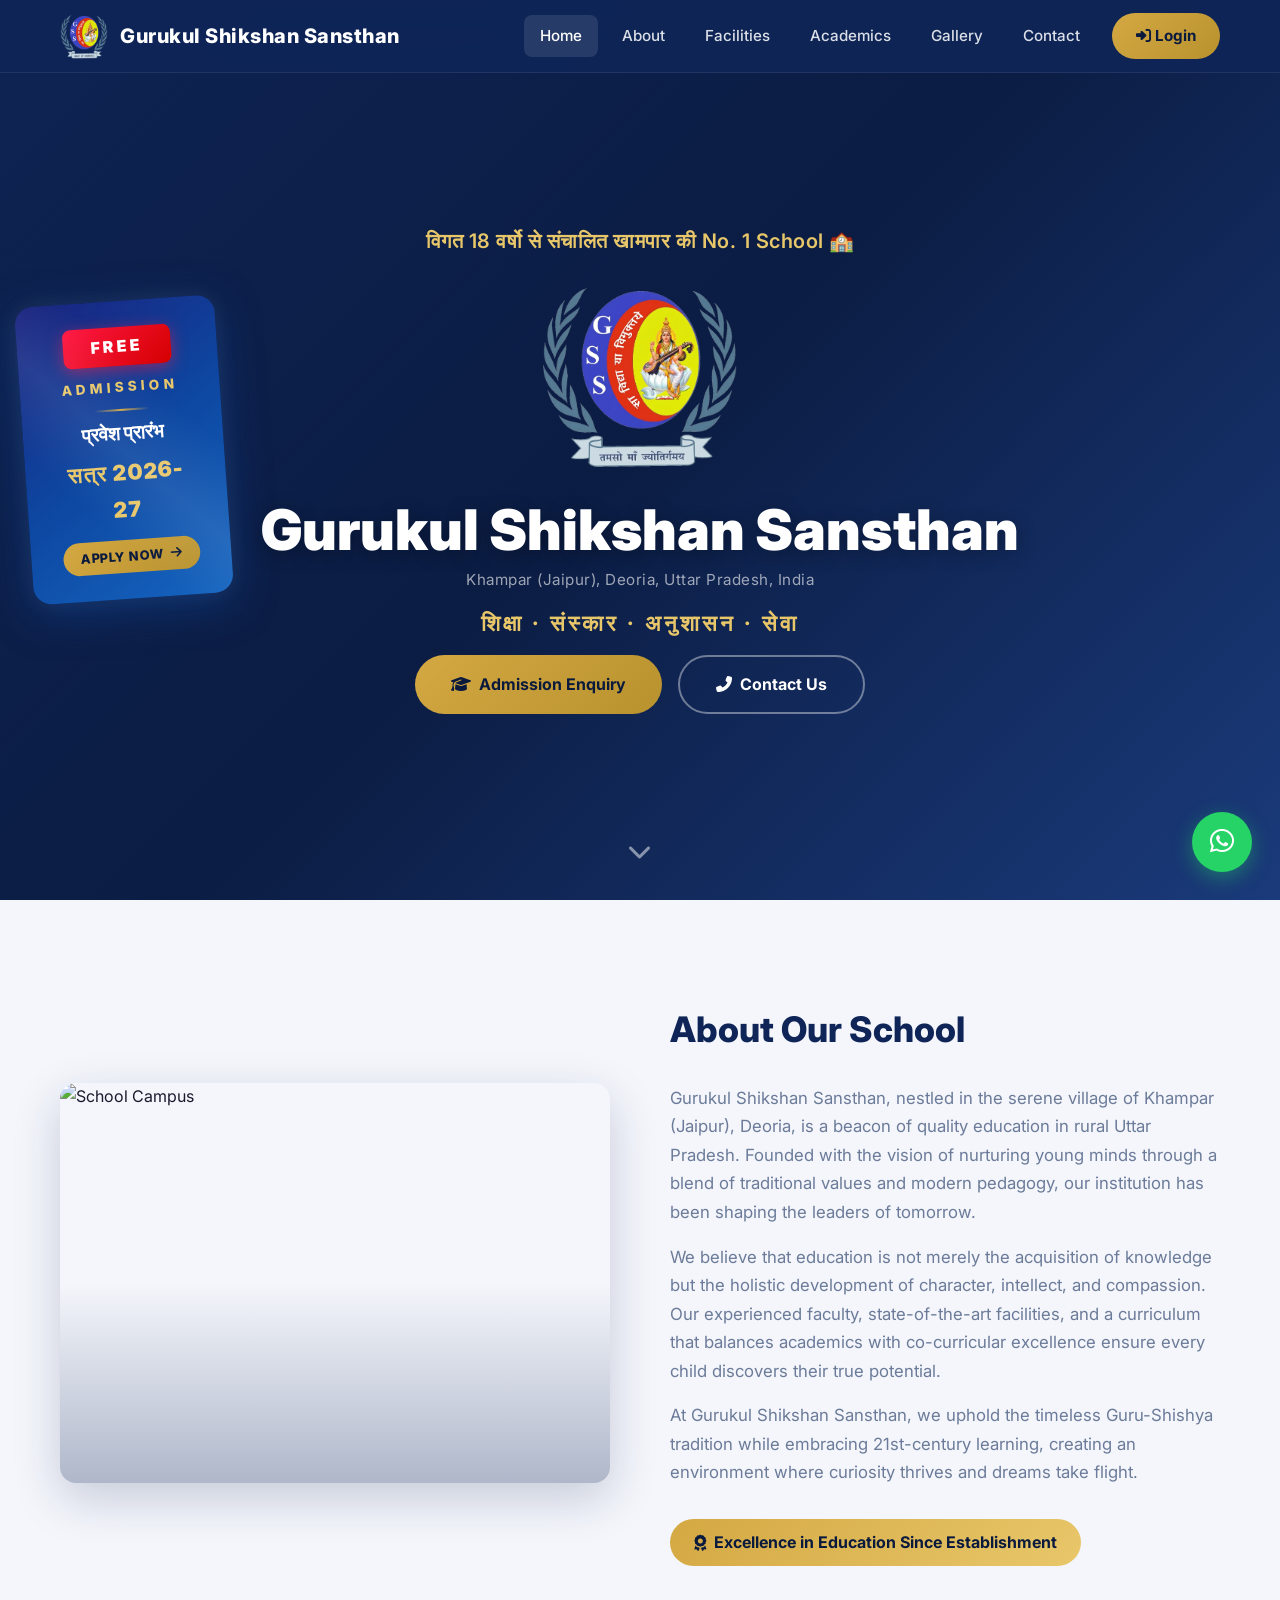
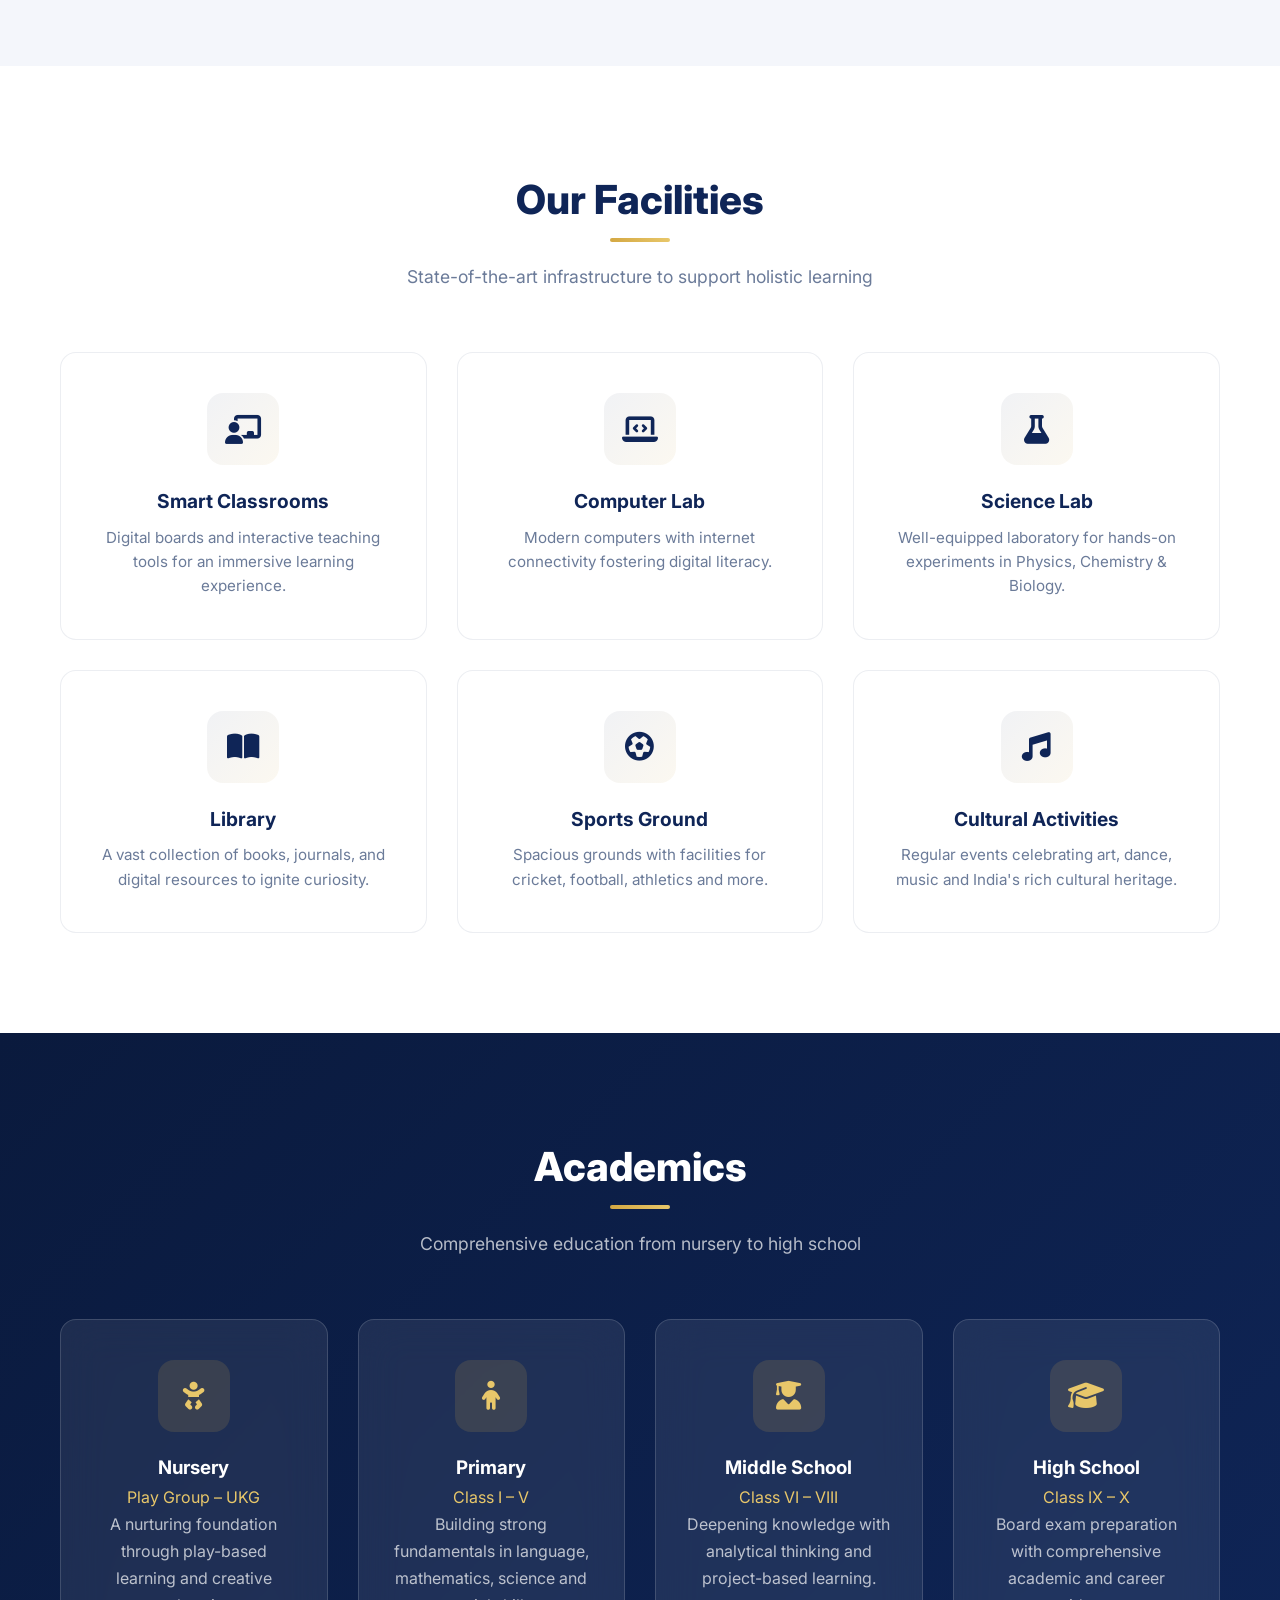
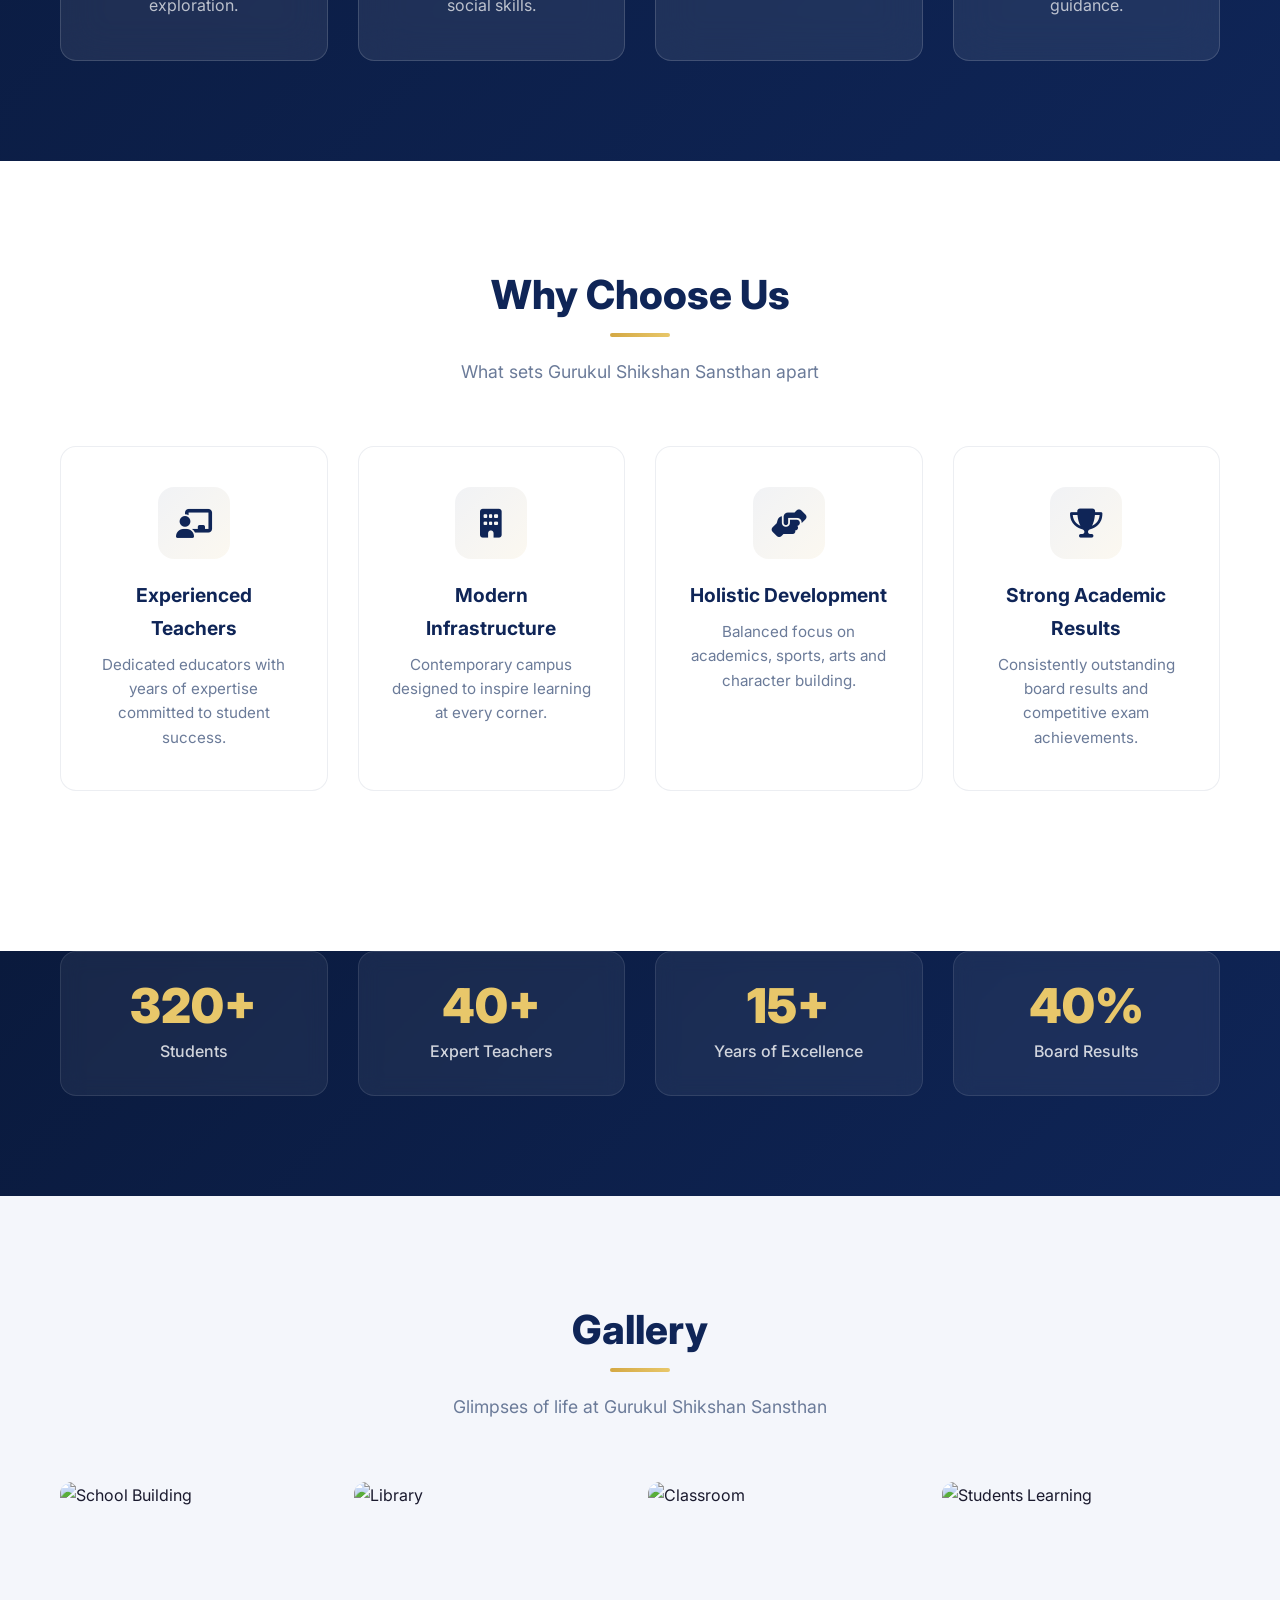
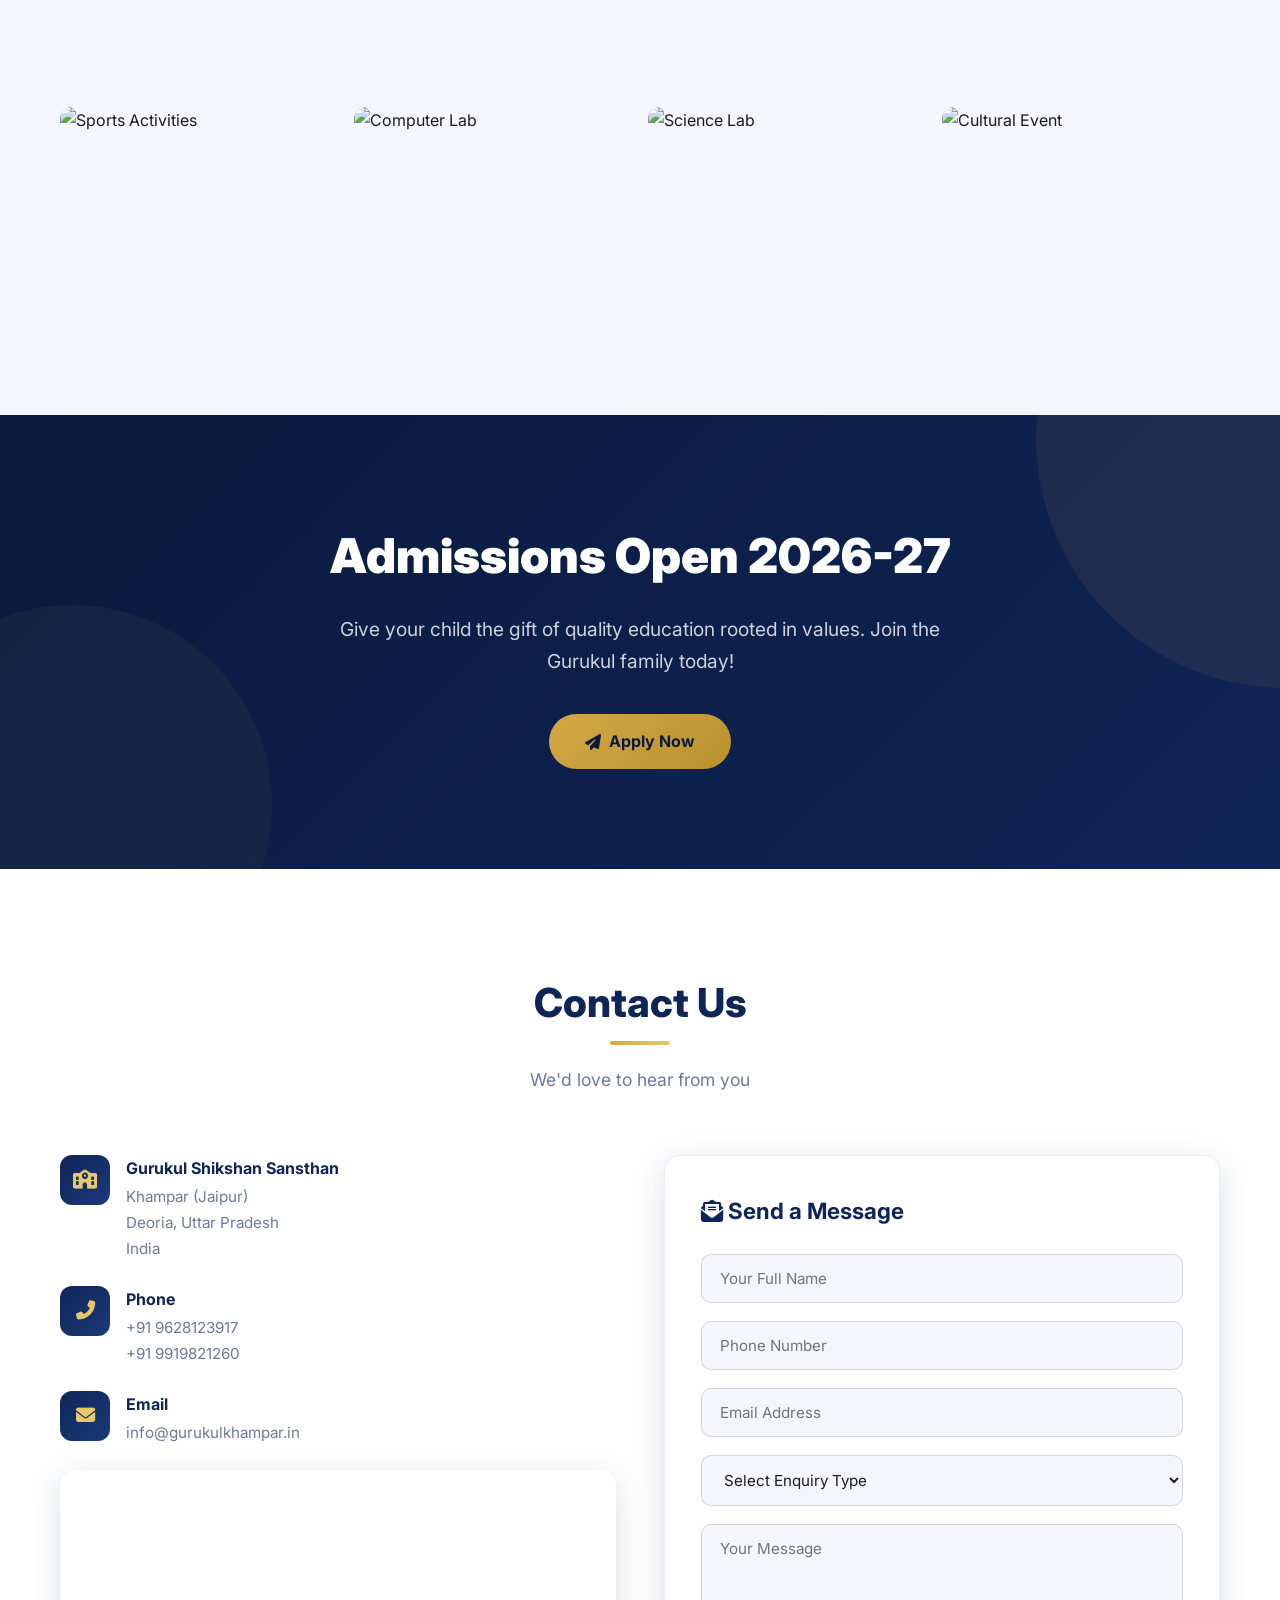
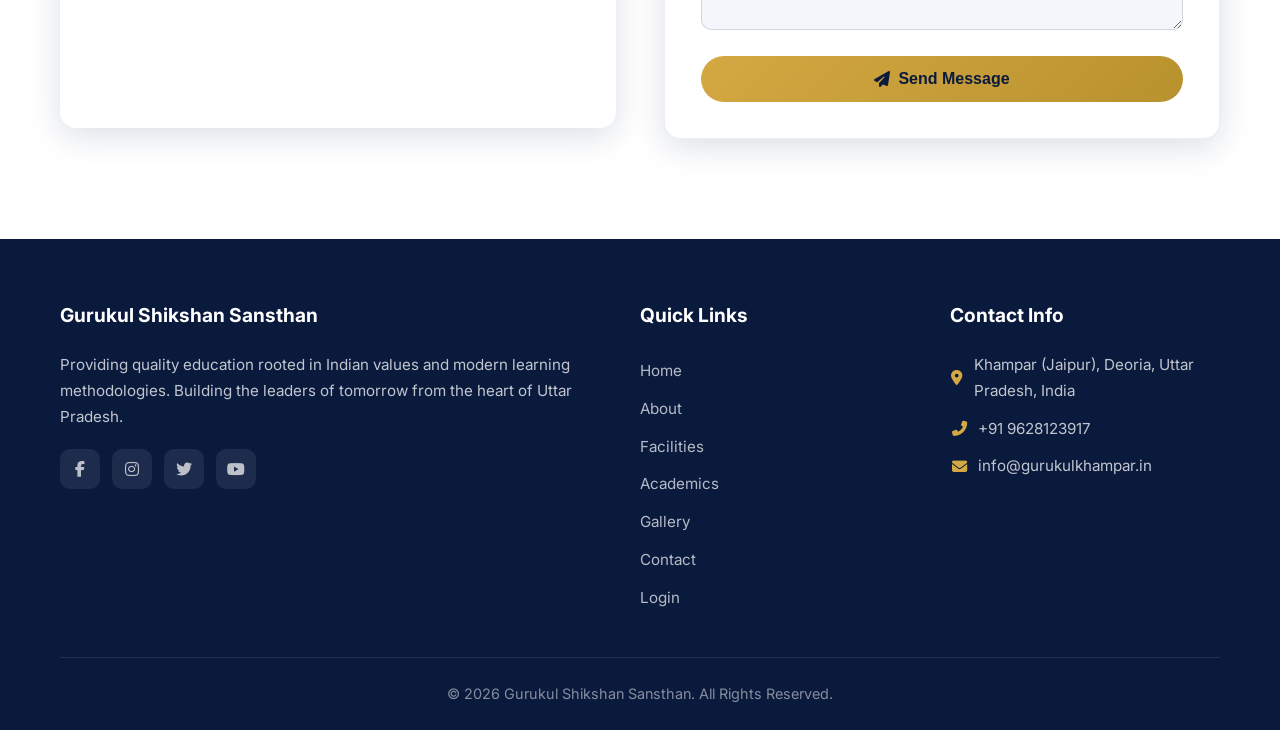
==== index.html @ 5ab5fa1d "Initial commit: Gurukul Shikshan Sansthan school website" ====
<!DOCTYPE html>
<html lang="en">
<head>
  <meta charset="UTF-8" />
  <meta name="viewport" content="width=device-width, initial-scale=1.0" />
  <meta name="description" content="Gurukul Shikshan Sansthan — Quality education rooted in values, located in Khampar (Jaipur), Deoria, Uttar Pradesh." />
  <meta name="theme-color" content="#0f2557" />
  <title>Gurukul Shikshan Sansthan — Shaping Knowledge, Character &amp; Future</title>

  <!-- Fonts -->
  <link rel="preconnect" href="https://fonts.googleapis.com" />
  <link rel="preconnect" href="https://fonts.gstatic.com" crossorigin />
  <link href="https://fonts.googleapis.com/css2?family=Inter:wght@400;500;600;700;800;900&display=swap" rel="stylesheet" />

  <!-- Tailwind CSS CDN -->
  <script src="https://cdn.tailwindcss.com"></script>

  <!-- FontAwesome -->
  <link rel="stylesheet" href="https://cdnjs.cloudflare.com/ajax/libs/font-awesome/6.5.1/css/all.min.css" />

  <!-- Favicon -->
  <link rel="icon" href="logo.png" type="image/png" />

  <!-- Custom Styles -->
  <link rel="stylesheet" href="css/style.css" />
</head>
<body>

  <!-- ╔══════════════════════════════════════════════════════════╗
       ║  PRELOADER                                              ║
       ╚══════════════════════════════════════════════════════════╝ -->
  <div id="preloader" class="preloader">
    <div class="preloader-spinner"></div>
    <p>Loading&hellip;</p>
  </div>

  <!-- ╔══════════════════════════════════════════════════════════╗
       ║  NAVBAR                                                 ║
       ╚══════════════════════════════════════════════════════════╝ -->
  <nav class="navbar" id="navbar">
    <div class="container">
      <a href="#home" class="nav-brand">
        <img data-cfg="logo" src="logo.png" alt="School Logo" />
        <span data-cfg="name">Gurukul Shikshan Sansthan</span>
      </a>

      <button class="menu-toggle" id="menu-toggle" aria-label="Toggle navigation">
        <span></span><span></span><span></span>
      </button>

      <div class="nav-links" id="nav-links">
        <a href="#home" class="active">Home</a>
        <a href="#about">About</a>
        <a href="#facilities">Facilities</a>
        <a href="#academics">Academics</a>
        <a href="#gallery">Gallery</a>
        <a href="#contact">Contact</a>
        <a href="#" data-cfg="loginUrl" class="btn-login"><i class="fas fa-sign-in-alt"></i> Login</a>
      </div>
    </div>
  </nav>

  <!-- ╔══════════════════════════════════════════════════════════╗
       ║  1. HERO SECTION                                        ║
       ╚══════════════════════════════════════════════════════════╝ -->
  <section class="hero" id="home">
    <div class="hero-bg" style="background-image:url('https://images.unsplash.com/photo-1580582932707-520aed937b7b?w=1600&q=80');"></div>
    <div class="hero-overlay"></div>
    <div class="hero-particles" id="hero-particles"></div>

    <!-- Admission Side Banner (configurable: set showAdmissionBanner to false in config to hide) -->
    <a href="#admissions" class="admission-side-banner" id="admission-banner-left">
      <div class="asb-free">
        <span data-cfg="admissionBannerFree">FREE</span>
      </div>
      <div class="asb-label" data-cfg="admissionBannerLabel">ADMISSION</div>
      <div class="asb-divider"></div>
      <div class="asb-hindi" data-cfg="admissionBannerHindi">प्रवेश प्रारंभ</div>
      <div class="asb-session" data-cfg="admissionBannerSession">सत्र 2026-27</div>
      <div class="asb-cta">Apply Now <i class="fas fa-arrow-right"></i></div>
      <span class="asb-glow"></span>
    </a>

    <div class="hero-content">
      <div class="hero-badge-pill" data-cfg="heroBadge">विगत 18 वर्षो से संचालित खामपार की No. 1 School 🏫</div>
      <img data-cfg="logo" class="hero-logo" src="logo.png" alt="School Logo" />
      <h1 data-cfg="name">Gurukul Shikshan Sansthan</h1>
      <p class="hero-address" data-cfg="address">Khampar (Jaipur), Deoria, Uttar Pradesh, India</p>
      <p class="tagline" data-cfg="tagline">Shaping Knowledge, Character &amp; Future</p>
      <div class="hero-buttons">
        <a href="#admissions" class="btn btn-primary"><i class="fas fa-graduation-cap"></i> Admission Enquiry</a>
        <a href="#contact" class="btn btn-outline"><i class="fas fa-phone-alt"></i> Contact Us</a>
      </div>
    </div>

    <div class="hero-scroll-indicator">
      <a href="#about"><i class="fas fa-chevron-down"></i></a>
    </div>
  </section>

  <!-- ╔══════════════════════════════════════════════════════════╗
       ║  2. ABOUT SCHOOL                                        ║
       ╚══════════════════════════════════════════════════════════╝ -->
  <section class="section-padding" id="about" style="background:var(--light);">
    <div class="container">
      <div class="about-grid">
        <div class="about-image reveal">
          <img src="https://images.unsplash.com/photo-1580582932707-520aed937b7b?w=800&q=80" alt="School Campus" />
        </div>
        <div class="about-text reveal">
          <h2 data-cfg="aboutTitle">About Our School</h2>
          <div id="about-text-content">
            <!-- Populated from config -->
          </div>
          <div class="about-badge">
            <i class="fas fa-award"></i>
            <span>Excellence in Education Since Establishment</span>
          </div>
        </div>
      </div>
    </div>
  </section>

  <!-- ╔══════════════════════════════════════════════════════════╗
       ║  3. FACILITIES                                          ║
       ╚══════════════════════════════════════════════════════════╝ -->
  <section class="section-padding" id="facilities">
    <div class="container">
      <div class="section-title reveal">
        <h2>Our Facilities</h2>
        <p>State-of-the-art infrastructure to support holistic learning</p>
      </div>
      <div class="cards-grid" id="facilities-cards">
        <!-- Rendered from config -->
      </div>
    </div>
  </section>

  <!-- ╔══════════════════════════════════════════════════════════╗
       ║  4. ACADEMICS                                           ║
       ╚══════════════════════════════════════════════════════════╝ -->
  <section class="section-padding glass-section" id="academics">
    <div class="container">
      <div class="section-title reveal">
        <h2>Academics</h2>
        <p>Comprehensive education from nursery to high school</p>
      </div>
      <div class="cards-grid cards-grid-4" id="academics-cards">
        <!-- Rendered from config -->
      </div>
    </div>
  </section>

  <!-- ╔══════════════════════════════════════════════════════════╗
       ║  5. WHY CHOOSE US + COUNTERS                            ║
       ╚══════════════════════════════════════════════════════════╝ -->
  <section class="section-padding" id="why-us">
    <div class="container">
      <div class="section-title reveal">
        <h2>Why Choose Us</h2>
        <p>What sets Gurukul Shikshan Sansthan apart</p>
      </div>
      <div class="cards-grid cards-grid-4" id="why-cards">
        <!-- Rendered from config -->
      </div>
    </div>
  </section>

  <!-- Counters -->
  <section class="section-padding glass-section" style="padding-top:0;">
    <div class="container">
      <div class="counters" id="counters">
        <!-- Rendered from config -->
      </div>
    </div>
  </section>

  <!-- ╔══════════════════════════════════════════════════════════╗
       ║  6. GALLERY                                             ║
       ╚══════════════════════════════════════════════════════════╝ -->
  <section class="section-padding" id="gallery" style="background:var(--light);">
    <div class="container">
      <div class="section-title reveal">
        <h2>Gallery</h2>
        <p>Glimpses of life at Gurukul Shikshan Sansthan</p>
      </div>
      <div class="gallery-grid" id="gallery-grid">
        <!-- Rendered from config -->
      </div>
    </div>
  </section>

  <!-- Lightbox -->
  <div class="lightbox" id="lightbox">
    <button class="lightbox-close" id="lightbox-close" aria-label="Close">&times;</button>
    <img id="lightbox-img" src="" alt="" />
  </div>

  <!-- ╔══════════════════════════════════════════════════════════╗
       ║  7. ADMISSIONS CTA                                      ║
       ╚══════════════════════════════════════════════════════════╝ -->
  <section class="admission-cta" id="admissions">
    <h2 data-cfg="admissionTitle">Admissions Open 2026-27</h2>
    <p data-cfg="admissionText">Give your child the gift of quality education rooted in values. Join the Gurukul family today!</p>
    <a href="#contact" class="btn btn-primary"><i class="fas fa-paper-plane"></i> Apply Now</a>
  </section>

  <!-- ╔══════════════════════════════════════════════════════════╗
       ║  8. CONTACT                                             ║
       ╚══════════════════════════════════════════════════════════╝ -->
  <section class="section-padding" id="contact">
    <div class="container">
      <div class="section-title reveal">
        <h2>Contact Us</h2>
        <p>We'd love to hear from you</p>
      </div>

      <div class="contact-grid">
        <!-- Left: Info + Map -->
        <div class="reveal">
          <div class="contact-info-block">
            <div class="contact-info-item">
              <div class="icon-box"><i class="fas fa-school"></i></div>
              <div>
                <h4 data-cfg="name">Gurukul Shikshan Sansthan</h4>
                <p>
                  <span data-cfg="addressLine1">Khampar (Jaipur)</span><br />
                  <span data-cfg="addressLine2">Deoria, Uttar Pradesh</span><br />
                  <span data-cfg="addressLine3">India</span>
                </p>
              </div>
            </div>

            <div class="contact-info-item">
              <div class="icon-box"><i class="fas fa-phone-alt"></i></div>
              <div>
                <h4>Phone</h4>
                <p><a data-cfg="phoneLink" href="tel:+91XXXXXXXXXX"><span data-cfg="phone">+91 XXXXXXXXXX</span></a></p>
                <p id="phone2-line" style="display:none;"><a data-cfg="phone2Link" href=""><span data-cfg="phone2"></span></a></p>
              </div>
            </div>

            <div class="contact-info-item">
              <div class="icon-box"><i class="fas fa-envelope"></i></div>
              <div>
                <h4>Email</h4>
                <p><a data-cfg="emailLink" href="mailto:info@gurukulkhampar.in"><span data-cfg="email">info@gurukulkhampar.in</span></a></p>
              </div>
            </div>
          </div>

          <div class="contact-map">
            <iframe data-cfg="map" src="" allowfullscreen loading="lazy" referrerpolicy="no-referrer-when-downgrade" title="School Location"></iframe>
          </div>
        </div>

        <!-- Right: Contact Form -->
        <div class="reveal">
          <form class="contact-form" id="contact-form">
            <h3><i class="fas fa-envelope-open-text"></i> Send a Message</h3>

            <div class="form-group">
              <input type="text" name="name" placeholder="Your Full Name" required />
            </div>
            <div class="form-group">
              <input type="tel" name="phone" placeholder="Phone Number" required />
            </div>
            <div class="form-group">
              <input type="email" name="email" placeholder="Email Address" required />
            </div>
            <div class="form-group">
              <select name="enquiry">
                <option value="" disabled selected>Select Enquiry Type</option>
                <option value="admission">Admission Enquiry</option>
                <option value="general">General Enquiry</option>
                <option value="fee">Fee Structure</option>
                <option value="transfer">Transfer Certificate</option>
                <option value="other">Other</option>
              </select>
            </div>
            <div class="form-group">
              <textarea name="message" placeholder="Your Message" rows="4"></textarea>
            </div>
            <button type="submit" class="btn btn-primary"><i class="fas fa-paper-plane"></i> Send Message</button>
          </form>
        </div>
      </div>
    </div>
  </section>

  <!-- ╔══════════════════════════════════════════════════════════╗
       ║  9. FLOATING WHATSAPP BUTTON                            ║
       ╚══════════════════════════════════════════════════════════╝ -->
  <a id="whatsapp-float" class="whatsapp-float" href="#" target="_blank" rel="noopener noreferrer" aria-label="Chat on WhatsApp">
    <i class="fab fa-whatsapp"></i>
  </a>

  <!-- ╔══════════════════════════════════════════════════════════╗
       ║  BACK TO TOP                                            ║
       ╚══════════════════════════════════════════════════════════╝ -->
  <button id="back-to-top" class="back-to-top" aria-label="Back to top">
    <i class="fas fa-arrow-up"></i>
  </button>

  <!-- ╔══════════════════════════════════════════════════════════╗
       ║  10. FOOTER                                             ║
       ╚══════════════════════════════════════════════════════════╝ -->
  <footer class="footer">
    <div class="container">
      <div class="footer-grid">
        <!-- Col 1 — About -->
        <div class="footer-about">
          <h3 data-cfg="name">Gurukul Shikshan Sansthan</h3>
          <p>Providing quality education rooted in Indian values and modern learning methodologies. Building the leaders of tomorrow from the heart of Uttar Pradesh.</p>
          <div class="footer-social">
            <a data-social="facebook" href="#" aria-label="Facebook"><i class="fab fa-facebook-f"></i></a>
            <a data-social="instagram" href="#" aria-label="Instagram"><i class="fab fa-instagram"></i></a>
            <a data-social="twitter" href="#" aria-label="Twitter"><i class="fab fa-twitter"></i></a>
            <a data-social="youtube" href="#" aria-label="YouTube"><i class="fab fa-youtube"></i></a>
          </div>
        </div>

        <!-- Col 2 — Quick Links -->
        <div>
          <h3>Quick Links</h3>
          <div class="footer-links" id="footer-links">
            <!-- Rendered from config -->
          </div>
        </div>

        <!-- Col 3 — Contact Info -->
        <div class="footer-contact-info">
          <h3>Contact Info</h3>
          <p><i class="fas fa-map-marker-alt"></i> <span data-cfg="address">Khampar (Jaipur), Deoria, UP</span></p>
          <p><i class="fas fa-phone-alt"></i> <span data-cfg="phone">+91 XXXXXXXXXX</span></p>
          <p><i class="fas fa-envelope"></i> <span data-cfg="email">info@gurukulkhampar.in</span></p>
        </div>
      </div>

      <div class="footer-bottom">
        &copy; <span id="year"></span> <span data-cfg="name">Gurukul Shikshan Sansthan</span>. All Rights Reserved.
      </div>
    </div>
  </footer>

  <!-- ── Scripts ────────────────────────────────────────────── -->
  <script src="js/config.js"></script>
  <script src="js/main.js"></script>
  <script>document.getElementById("year").textContent = new Date().getFullYear();</script>
</body>
</html>
---- css/style.css ----
/* =============================================================
   Gurukul Shikshan Sansthan — Custom Stylesheet
   Deep Blue (#0f2557) + Gold (#d4a843) Premium Palette
   ============================================================= */

/* ── CSS Variables ──────────────────────────────────────────── */
:root {
  --primary:        #0f2557;
  --primary-light:  #1a3a7a;
  --primary-dark:   #0a1a3d;
  --gold:           #d4a843;
  --gold-light:     #e8c76a;
  --gold-dark:      #b8922e;
  --white:          #ffffff;
  --light:          #f4f6fb;
  --gray:           #6b7b99;
  --dark:           #1a1a2e;
  --glass-bg:       rgba(255, 255, 255, 0.12);
  --glass-border:   rgba(255, 255, 255, 0.2);
  --shadow:         0 8px 32px rgba(15, 37, 87, 0.15);
  --shadow-lg:      0 16px 48px rgba(15, 37, 87, 0.2);
  --radius:         16px;
  --transition:     all 0.3s cubic-bezier(0.4, 0, 0.2, 1);
}

/* ── Reset & Base ───────────────────────────────────────────── */
*, *::before, *::after { box-sizing: border-box; margin: 0; padding: 0; }
html { scroll-behavior: smooth; scroll-padding-top: 80px; }
body {
  font-family: 'Inter', 'Segoe UI', system-ui, sans-serif;
  color: var(--dark);
  background: var(--white);
  line-height: 1.7;
  overflow-x: hidden;
}
img { max-width: 100%; display: block; }
a { text-decoration: none; color: inherit; }
ul { list-style: none; }

/* ── Utility ────────────────────────────────────────────────── */
.section-padding { padding: 100px 0; }
.container { max-width: 1200px; margin: 0 auto; padding: 0 20px; }
.section-title {
  text-align: center;
  margin-bottom: 60px;
}
.section-title h2 {
  font-size: 2.5rem;
  color: var(--primary);
  font-weight: 800;
  margin-bottom: 12px;
  position: relative;
  display: inline-block;
}
.section-title h2::after {
  content: '';
  position: absolute;
  bottom: -8px;
  left: 50%;
  transform: translateX(-50%);
  width: 60px;
  height: 4px;
  background: linear-gradient(90deg, var(--gold), var(--gold-light));
  border-radius: 2px;
}
.section-title p {
  color: var(--gray);
  font-size: 1.1rem;
  margin-top: 16px;
}

/* ── Navbar ─────────────────────────────────────────────────── */
.navbar {
  position: fixed;
  top: 0; left: 0; right: 0;
  z-index: 1000;
  background: rgba(15, 37, 87, 0.92);
  backdrop-filter: blur(16px);
  -webkit-backdrop-filter: blur(16px);
  border-bottom: 1px solid rgba(255, 255, 255, 0.08);
  transition: var(--transition);
}
.navbar.scrolled {
  background: rgba(15, 37, 87, 0.98);
  box-shadow: 0 4px 30px rgba(0, 0, 0, 0.3);
}
.navbar .container {
  display: flex;
  align-items: center;
  justify-content: space-between;
  padding-top: 0;
  padding-bottom: 0;
  height: 72px;
}
.nav-brand {
  display: flex;
  align-items: center;
  gap: 12px;
}
.nav-brand img {
  height: 48px;
  width: 48px;
  object-fit: contain;
  background: transparent;
}
.nav-brand span {
  font-size: 1.25rem;
  font-weight: 800;
  color: var(--white);
  letter-spacing: 0.5px;
}
.nav-links {
  display: flex;
  align-items: center;
  gap: 8px;
}
.nav-links a {
  color: rgba(255, 255, 255, 0.85);
  font-weight: 500;
  font-size: 0.95rem;
  padding: 8px 16px;
  border-radius: 8px;
  transition: var(--transition);
}
.nav-links a:hover,
.nav-links a.active {
  color: var(--white);
  background: rgba(255, 255, 255, 0.1);
}
.nav-links .btn-login {
  background: linear-gradient(135deg, var(--gold), var(--gold-dark));
  color: var(--primary-dark) !important;
  font-weight: 700;
  padding: 10px 24px;
  border-radius: 50px;
  margin-left: 8px;
}
.nav-links .btn-login:hover {
  background: linear-gradient(135deg, var(--gold-light), var(--gold));
  transform: translateY(-2px);
  box-shadow: 0 4px 15px rgba(212, 168, 67, 0.4);
}

/* ── Mobile Menu Toggle ─────────────────────────────────────── */
.menu-toggle {
  display: none;
  flex-direction: column;
  gap: 5px;
  cursor: pointer;
  z-index: 1001;
  background: none;
  border: none;
  padding: 8px;
}
.menu-toggle span {
  width: 26px;
  height: 3px;
  background: var(--white);
  border-radius: 2px;
  transition: var(--transition);
}
.menu-toggle.active span:nth-child(1) { transform: rotate(45deg) translate(5px, 6px); }
.menu-toggle.active span:nth-child(2) { opacity: 0; }
.menu-toggle.active span:nth-child(3) { transform: rotate(-45deg) translate(5px, -6px); }

/* ── Hero ───────────────────────────────────────────────────── */
.hero {
  position: relative;
  min-height: 100vh;
  display: flex;
  align-items: center;
  justify-content: center;
  text-align: center;
  overflow: hidden;
  background: linear-gradient(135deg, var(--primary-dark) 0%, var(--primary) 50%, #1a3a7a 100%);
}
.hero-bg {
  position: absolute;
  inset: 0;
  background-size: cover;
  background-position: center;
  background-repeat: no-repeat;
  opacity: 0.2;
}
.hero-overlay {
  position: absolute;
  inset: 0;
  background: linear-gradient(
    135deg,
    rgba(15, 37, 87, 0.88) 0%,
    rgba(10, 26, 61, 0.75) 50%,
    rgba(26, 58, 122, 0.85) 100%
  );
}
.hero-particles {
  position: absolute;
  inset: 0;
  overflow: hidden;
  pointer-events: none;
}
.hero-particles span {
  position: absolute;
  width: 4px;
  height: 4px;
  background: rgba(212, 168, 67, 0.4);
  border-radius: 50%;
  animation: float-particle 15s infinite;
}
@keyframes float-particle {
  0%, 100% { transform: translateY(0) translateX(0); opacity: 0; }
  10% { opacity: 1; }
  90% { opacity: 1; }
  100% { transform: translateY(-100vh) translateX(50px); opacity: 0; }
}

/* ── Admission Side Banner ──────────────────────────────────── */
.admission-side-banner {
  position: absolute;
  top: 50%;
  left: 24px;
  z-index: 5;
  display: flex;
  flex-direction: column;
  align-items: center;
  gap: 8px;
  background: linear-gradient(145deg, #1a237e, #0d47a1, #1565c0);
  padding: 26px 28px;
  border-radius: 18px;
  border: none;
  text-decoration: none;
  box-shadow: 0 10px 40px rgba(13, 71, 161, 0.5), 0 0 20px rgba(212, 168, 67, 0.1);
  width: 200px;
  overflow: hidden;
  transform: translateY(-50%) rotate(-4deg);
  animation: banner-bounce 2.5s ease-in-out infinite;
  transition: transform 0.3s, box-shadow 0.3s;
}
.admission-side-banner:hover {
  animation-play-state: paused;
  transform: translateY(-50%) rotate(0deg) scale(1.08);
  box-shadow: 0 14px 48px rgba(13, 71, 161, 0.6), 0 0 40px rgba(212, 168, 67, 0.25);
}

@keyframes banner-bounce {
  0%, 100% { transform: translateY(-50%) rotate(-4deg) scale(1); }
  25% { transform: translateY(calc(-50% - 12px)) rotate(-2deg) scale(1.03); }
  50% { transform: translateY(-50%) rotate(-4deg) scale(1); }
  75% { transform: translateY(calc(-50% + 6px)) rotate(-5deg) scale(0.98); }
}

/* FREE ribbon */
.asb-free {
  background: linear-gradient(135deg, #ff1744, #d50000);
  color: #fff;
  font-size: 1rem;
  font-weight: 900;
  padding: 6px 28px;
  border-radius: 8px;
  letter-spacing: 3px;
  text-transform: uppercase;
  box-shadow: 0 4px 16px rgba(255, 23, 68, 0.5);
  animation: free-glow 2s ease-in-out infinite;
}
@keyframes free-glow {
  0%, 100% { box-shadow: 0 4px 16px rgba(255, 23, 68, 0.5); }
  50% { box-shadow: 0 4px 28px rgba(255, 23, 68, 0.8), 0 0 12px rgba(255, 23, 68, 0.3); }
}

/* ADMISSION label */
.asb-label {
  color: var(--gold-light);
  font-size: 0.85rem;
  font-weight: 800;
  letter-spacing: 4px;
  text-transform: uppercase;
  margin-top: 2px;
}

/* Divider */
.asb-divider {
  width: 55px;
  height: 2px;
  background: linear-gradient(90deg, transparent, var(--gold), transparent);
  margin: 2px 0;
}

/* Hindi text */
.asb-hindi {
  color: var(--white);
  font-size: 1.2rem;
  font-weight: 700;
  text-align: center;
  line-height: 1.3;
}

/* Session year */
.asb-session {
  color: var(--gold-light);
  font-size: 1.35rem;
  font-weight: 900;
  letter-spacing: 1px;
}

/* CTA button */
.asb-cta {
  display: flex;
  align-items: center;
  gap: 6px;
  background: linear-gradient(135deg, var(--gold), var(--gold-dark));
  color: var(--primary-dark);
  font-size: 0.8rem;
  font-weight: 800;
  padding: 6px 18px;
  border-radius: 20px;
  margin-top: 4px;
  letter-spacing: 0.5px;
  text-transform: uppercase;
}

/* Glow sweep */
.asb-glow {
  position: absolute;
  top: -50%;
  left: -50%;
  width: 200%;
  height: 200%;
  background: linear-gradient(45deg, transparent 40%, rgba(255,255,255,0.08) 50%, transparent 60%);
  animation: glow-sweep 3s ease-in-out infinite;
  pointer-events: none;
}
@keyframes glow-sweep {
  0% { transform: translateX(-100%) translateY(-100%); }
  100% { transform: translateX(100%) translateY(100%); }
}

/* Hidden state */
.admission-side-banner.hidden {
  display: none !important;
}

/* Tablet */
@media (max-width: 1024px) {
  .admission-side-banner { width: 180px; padding: 22px 22px; left: 16px; }
  .asb-hindi { font-size: 1.05rem; }
  .asb-session { font-size: 1.15rem; }
}

/* Mobile — compact horizontal pill at top */
@media (max-width: 768px) {
  .admission-side-banner {
    top: 78px;
    right: auto;
    left: 50%;
    transform: translateX(-50%) rotate(0deg);
    flex-direction: row;
    width: auto;
    max-width: 94vw;
    padding: 10px 20px;
    gap: 10px;
    border-radius: 50px;
    animation: banner-bounce-mobile 2.5s ease-in-out infinite;
  }
  .admission-side-banner:hover {
    transform: translateX(-50%) scale(1.04);
  }
  @keyframes banner-bounce-mobile {
    0%, 100% { transform: translateX(-50%) scale(1); }
    50% { transform: translateX(-50%) scale(1.04); }
  }
  .asb-divider { width: 2px; height: 22px; margin: 0; }
  .asb-cta { display: none; }
  .asb-free { padding: 3px 12px; font-size: 0.75rem; }
  .asb-label { font-size: 0.65rem; letter-spacing: 2px; }
  .asb-hindi { font-size: 0.8rem; }
  .asb-session { font-size: 0.85rem; }
}

.hero-content {
  position: relative;
  z-index: 2;
  padding: 0 20px;
  max-width: 850px;
}
.hero-content .hero-logo {
  width: 200px;
  height: 200px;
  object-fit: contain;
  margin: 0 auto 24px;
  background: transparent;
}
.hero-content h1 {
  font-size: 3.5rem;
  font-weight: 900;
  color: var(--white);
  margin-bottom: 4px;
  line-height: 1.15;
  text-shadow: 0 4px 20px rgba(0, 0, 0, 0.3);
}
.hero-address {
  font-size: 0.95rem;
  color: rgba(255, 255, 255, 0.6);
  font-weight: 400;
  margin-bottom: 12px;
  letter-spacing: 0.5px;
}
.hero-badge-pill {
  display: inline-block;
  background: none;
  border: none;
  color: var(--gold-light);
  padding: 8px 0;
  font-size: 1.25rem;
  font-weight: 600;
  margin-top: 30px;
  margin-bottom: 8px;
  letter-spacing: 0.5px;
}
.hero-content .tagline {
  font-size: 1.4rem;
  color: var(--gold-light);
  font-weight: 700;
  margin-bottom: 12px;
  letter-spacing: 3px;
}
.hero-shlokas {
  margin-bottom: 8px;
  display: flex;
  align-items: center;
  justify-content: center;
  gap: 10px;
  flex-wrap: wrap;
}
.hero-shlokas .shloka {
  font-size: 1.15rem;
  color: rgba(255, 255, 255, 0.85);
  font-style: italic;
  font-weight: 500;
  letter-spacing: 0.5px;
}
.hero-shlokas .shloka-divider {
  color: var(--gold);
  font-size: 1.3rem;
  font-weight: 700;
}
.hero-motto {
  font-size: 1.1rem;
  color: var(--white);
  font-weight: 700;
  letter-spacing: 3px;
  text-transform: uppercase;
  margin-bottom: 36px;
  padding: 10px 0;
  background: linear-gradient(90deg, transparent, rgba(212,168,67,0.15), transparent);
  border-top: 1px solid rgba(212,168,67,0.2);
  border-bottom: 1px solid rgba(212,168,67,0.2);
}
.hero-buttons {
  display: flex;
  gap: 16px;
  justify-content: center;
  flex-wrap: wrap;
}
.btn {
  display: inline-flex;
  align-items: center;
  gap: 8px;
  padding: 14px 36px;
  font-size: 1rem;
  font-weight: 700;
  border-radius: 50px;
  border: none;
  cursor: pointer;
  transition: var(--transition);
}
.btn-primary {
  background: linear-gradient(135deg, var(--gold), var(--gold-dark));
  color: var(--primary-dark);
}
.btn-primary:hover {
  transform: translateY(-3px);
  box-shadow: 0 8px 25px rgba(212, 168, 67, 0.5);
}
.btn-outline {
  background: transparent;
  color: var(--white);
  border: 2px solid rgba(255, 255, 255, 0.4);
}
.btn-outline:hover {
  background: rgba(255, 255, 255, 0.1);
  border-color: var(--white);
  transform: translateY(-3px);
}
.hero-scroll-indicator {
  position: absolute;
  bottom: 32px;
  left: 50%;
  transform: translateX(-50%);
  z-index: 2;
  animation: bounce 2s infinite;
}
.hero-scroll-indicator i {
  color: rgba(255, 255, 255, 0.5);
  font-size: 1.5rem;
}
@keyframes bounce {
  0%, 100% { transform: translateX(-50%) translateY(0); }
  50% { transform: translateX(-50%) translateY(-10px); }
}

/* ── About ──────────────────────────────────────────────────── */
.about-grid {
  display: grid;
  grid-template-columns: 1fr 1fr;
  gap: 60px;
  align-items: center;
}
.about-image {
  position: relative;
  border-radius: var(--radius);
  overflow: hidden;
  box-shadow: var(--shadow-lg);
}
.about-image img {
  width: 100%;
  height: 400px;
  object-fit: cover;
  transition: transform 0.5s ease;
}
.about-image:hover img { transform: scale(1.05); }
.about-image::after {
  content: '';
  position: absolute;
  bottom: 0; left: 0; right: 0;
  height: 50%;
  background: linear-gradient(to top, rgba(15, 37, 87, 0.3), transparent);
}
.about-text h2 {
  font-size: 2.2rem;
  color: var(--primary);
  font-weight: 800;
  margin-bottom: 24px;
}
.about-text p {
  color: var(--gray);
  margin-bottom: 16px;
  font-size: 1.05rem;
}
.about-badge {
  display: inline-flex;
  align-items: center;
  gap: 8px;
  background: linear-gradient(135deg, var(--gold), var(--gold-light));
  color: var(--primary-dark);
  padding: 10px 24px;
  border-radius: 50px;
  font-weight: 700;
  margin-top: 16px;
}

/* ── Card Grid (Facilities, Academics, Why Choose Us) ─────── */
.cards-grid {
  display: grid;
  grid-template-columns: repeat(3, 1fr);
  gap: 30px;
}
.cards-grid-4 {
  grid-template-columns: repeat(4, 1fr);
}
.card {
  background: var(--white);
  border: 1px solid rgba(15, 37, 87, 0.08);
  border-radius: var(--radius);
  padding: 40px 30px;
  text-align: center;
  transition: var(--transition);
  position: relative;
  overflow: hidden;
}
.card::before {
  content: '';
  position: absolute;
  top: 0; left: 0; right: 0;
  height: 4px;
  background: linear-gradient(90deg, var(--gold), var(--primary));
  transform: scaleX(0);
  transform-origin: left;
  transition: transform 0.4s ease;
}
.card:hover::before { transform: scaleX(1); }
.card:hover {
  transform: translateY(-8px);
  box-shadow: var(--shadow-lg);
}
.card-icon {
  width: 72px;
  height: 72px;
  margin: 0 auto 20px;
  display: flex;
  align-items: center;
  justify-content: center;
  border-radius: 16px;
  background: linear-gradient(135deg, rgba(15, 37, 87, 0.06), rgba(212, 168, 67, 0.08));
  font-size: 1.8rem;
  color: var(--primary);
  transition: var(--transition);
}
.card:hover .card-icon {
  background: linear-gradient(135deg, var(--primary), var(--primary-light));
  color: var(--gold-light);
  transform: scale(1.1);
}
.card h3 {
  font-size: 1.2rem;
  color: var(--primary);
  font-weight: 700;
  margin-bottom: 8px;
}
.card .card-classes {
  color: var(--gold-dark);
  font-weight: 600;
  font-size: 0.9rem;
  margin-bottom: 8px;
}
.card p {
  color: var(--gray);
  font-size: 0.95rem;
  line-height: 1.6;
}

/* ── Glassmorphism variant ──────────────────────────────────── */
.glass-section {
  background: linear-gradient(135deg, var(--primary-dark), var(--primary));
  position: relative;
}
.glass-section .section-title h2 { color: var(--white); }
.glass-section .section-title p   { color: rgba(255, 255, 255, 0.7); }
.glass-card {
  background: rgba(255, 255, 255, 0.08);
  backdrop-filter: blur(20px);
  -webkit-backdrop-filter: blur(20px);
  border: 1px solid rgba(255, 255, 255, 0.15);
  border-radius: var(--radius);
  padding: 40px 30px;
  text-align: center;
  transition: var(--transition);
}
.glass-card:hover {
  background: rgba(255, 255, 255, 0.14);
  transform: translateY(-8px);
  box-shadow: 0 16px 40px rgba(0, 0, 0, 0.3);
}
.glass-card .card-icon {
  background: rgba(212, 168, 67, 0.15);
  color: var(--gold-light);
}
.glass-card:hover .card-icon {
  background: var(--gold);
  color: var(--primary-dark);
}
.glass-card h3 { color: var(--white); }
.glass-card .card-classes { color: var(--gold-light); }
.glass-card p { color: rgba(255, 255, 255, 0.7); }

/* ── Counters ───────────────────────────────────────────────── */
.counters {
  display: grid;
  grid-template-columns: repeat(4, 1fr);
  gap: 30px;
  margin-top: 60px;
}
.counter-item {
  text-align: center;
  padding: 30px;
  background: rgba(255, 255, 255, 0.06);
  backdrop-filter: blur(10px);
  border: 1px solid rgba(255, 255, 255, 0.1);
  border-radius: var(--radius);
}
.counter-number {
  font-size: 3rem;
  font-weight: 900;
  color: var(--gold-light);
  line-height: 1;
  margin-bottom: 8px;
}
.counter-label {
  color: rgba(255, 255, 255, 0.8);
  font-size: 1rem;
  font-weight: 500;
}

/* ── Gallery ────────────────────────────────────────────────── */
.gallery-grid {
  display: grid;
  grid-template-columns: repeat(4, 1fr);
  gap: 16px;
}
.gallery-item {
  position: relative;
  border-radius: 12px;
  overflow: hidden;
  cursor: pointer;
  aspect-ratio: 4 / 3;
}
.gallery-item img {
  width: 100%;
  height: 100%;
  object-fit: cover;
  transition: transform 0.5s ease;
}
.gallery-item:hover img { transform: scale(1.15); }
.gallery-item::after {
  content: '';
  position: absolute;
  inset: 0;
  background: linear-gradient(to top, rgba(15, 37, 87, 0.6), transparent 60%);
  opacity: 0;
  transition: opacity 0.3s ease;
}
.gallery-item:hover::after { opacity: 1; }
.gallery-item .gallery-label {
  position: absolute;
  bottom: 12px;
  left: 12px;
  color: var(--white);
  font-weight: 600;
  font-size: 0.9rem;
  z-index: 2;
  opacity: 0;
  transform: translateY(10px);
  transition: var(--transition);
}
.gallery-item:hover .gallery-label {
  opacity: 1;
  transform: translateY(0);
}

/* ── Gallery Lightbox ───────────────────────────────────────── */
.lightbox {
  position: fixed;
  inset: 0;
  z-index: 9999;
  background: rgba(0, 0, 0, 0.9);
  display: none;
  align-items: center;
  justify-content: center;
  padding: 40px;
}
.lightbox.active { display: flex; }
.lightbox img {
  max-width: 90vw;
  max-height: 85vh;
  object-fit: contain;
  border-radius: 8px;
}
.lightbox-close {
  position: absolute;
  top: 20px;
  right: 30px;
  color: white;
  font-size: 2rem;
  cursor: pointer;
  background: none;
  border: none;
  padding: 8px;
  z-index: 10000;
}

/* ── Admissions CTA ─────────────────────────────────────────── */
.admission-cta {
  background: linear-gradient(135deg, var(--primary-dark), var(--primary));
  text-align: center;
  padding: 100px 20px;
  position: relative;
  overflow: hidden;
}
.admission-cta::before {
  content: '';
  position: absolute;
  top: -50%;
  right: -20%;
  width: 500px;
  height: 500px;
  border-radius: 50%;
  background: rgba(212, 168, 67, 0.08);
}
.admission-cta::after {
  content: '';
  position: absolute;
  bottom: -30%;
  left: -10%;
  width: 400px;
  height: 400px;
  border-radius: 50%;
  background: rgba(212, 168, 67, 0.05);
}
.admission-cta h2 {
  font-size: 3rem;
  color: var(--white);
  font-weight: 900;
  margin-bottom: 16px;
  position: relative;
  z-index: 2;
}
.admission-cta p {
  color: rgba(255, 255, 255, 0.8);
  font-size: 1.2rem;
  margin-bottom: 36px;
  max-width: 600px;
  margin-left: auto;
  margin-right: auto;
  position: relative;
  z-index: 2;
}
.admission-cta .btn {
  position: relative;
  z-index: 2;
}

/* ── Contact ────────────────────────────────────────────────── */
.contact-grid {
  display: grid;
  grid-template-columns: 1fr 1fr;
  gap: 48px;
}
.contact-info-block {
  display: flex;
  flex-direction: column;
  gap: 24px;
}
.contact-info-item {
  display: flex;
  align-items: flex-start;
  gap: 16px;
}
.contact-info-item .icon-box {
  width: 50px;
  height: 50px;
  flex-shrink: 0;
  display: flex;
  align-items: center;
  justify-content: center;
  border-radius: 12px;
  background: linear-gradient(135deg, var(--primary), var(--primary-light));
  color: var(--gold-light);
  font-size: 1.2rem;
}
.contact-info-item h4 {
  font-size: 1rem;
  color: var(--primary);
  font-weight: 700;
  margin-bottom: 2px;
}
.contact-info-item p {
  color: var(--gray);
  font-size: 0.95rem;
}
.contact-map {
  margin-top: 24px;
  border-radius: var(--radius);
  overflow: hidden;
  box-shadow: var(--shadow);
}
.contact-map iframe {
  width: 100%;
  height: 250px;
  border: 0;
}
.contact-form {
  background: var(--white);
  border: 1px solid rgba(15, 37, 87, 0.08);
  border-radius: var(--radius);
  padding: 36px;
  box-shadow: var(--shadow);
}
.contact-form h3 {
  font-size: 1.4rem;
  color: var(--primary);
  font-weight: 700;
  margin-bottom: 24px;
}
.form-group {
  margin-bottom: 18px;
}
.form-group input,
.form-group textarea,
.form-group select {
  width: 100%;
  padding: 14px 18px;
  border: 1px solid rgba(15, 37, 87, 0.15);
  border-radius: 10px;
  font-size: 0.95rem;
  font-family: inherit;
  color: var(--dark);
  transition: var(--transition);
  background: var(--light);
}
.form-group input:focus,
.form-group textarea:focus,
.form-group select:focus {
  outline: none;
  border-color: var(--gold);
  background: var(--white);
  box-shadow: 0 0 0 3px rgba(212, 168, 67, 0.15);
}
.form-group textarea { resize: vertical; min-height: 100px; }
.contact-form .btn {
  width: 100%;
  justify-content: center;
}

/* ── WhatsApp Floating Button ───────────────────────────────── */
.whatsapp-float {
  position: fixed;
  bottom: 28px;
  right: 28px;
  z-index: 999;
  width: 60px;
  height: 60px;
  border-radius: 50%;
  background: #25d366;
  display: flex;
  align-items: center;
  justify-content: center;
  box-shadow: 0 6px 20px rgba(37, 211, 102, 0.4);
  transition: var(--transition);
  animation: pulse-wa 2s infinite;
}
.whatsapp-float:hover {
  transform: scale(1.1);
  box-shadow: 0 8px 28px rgba(37, 211, 102, 0.6);
}
.whatsapp-float i {
  color: white;
  font-size: 1.7rem;
}
@keyframes pulse-wa {
  0%, 100% { box-shadow: 0 6px 20px rgba(37, 211, 102, 0.4); }
  50%      { box-shadow: 0 6px 30px rgba(37, 211, 102, 0.7), 0 0 0 12px rgba(37, 211, 102, 0.1); }
}

/* ── Footer ─────────────────────────────────────────────────── */
.footer {
  background: var(--primary-dark);
  color: rgba(255, 255, 255, 0.75);
  padding: 60px 0 0;
}
.footer-grid {
  display: grid;
  grid-template-columns: 2fr 1fr 1fr;
  gap: 40px;
  padding-bottom: 40px;
  border-bottom: 1px solid rgba(255, 255, 255, 0.1);
}
.footer h3 {
  font-size: 1.2rem;
  color: var(--white);
  font-weight: 700;
  margin-bottom: 20px;
}
.footer-about p {
  font-size: 0.95rem;
  line-height: 1.7;
  margin-bottom: 20px;
}
.footer-social {
  display: flex;
  gap: 12px;
}
.footer-social a {
  width: 40px;
  height: 40px;
  display: flex;
  align-items: center;
  justify-content: center;
  border-radius: 10px;
  background: rgba(255, 255, 255, 0.08);
  color: rgba(255, 255, 255, 0.7);
  transition: var(--transition);
}
.footer-social a:hover {
  background: var(--gold);
  color: var(--primary-dark);
  transform: translateY(-3px);
}
.footer-links a {
  display: block;
  padding: 6px 0;
  color: rgba(255, 255, 255, 0.7);
  transition: var(--transition);
  font-size: 0.95rem;
}
.footer-links a:hover {
  color: var(--gold-light);
  padding-left: 6px;
}
.footer-contact-info p {
  display: flex;
  align-items: center;
  gap: 10px;
  margin-bottom: 12px;
  font-size: 0.95rem;
}
.footer-contact-info i {
  color: var(--gold);
  width: 18px;
  text-align: center;
}
.footer-bottom {
  text-align: center;
  padding: 24px 0;
  font-size: 0.9rem;
  color: rgba(255, 255, 255, 0.5);
}

/* ── Scroll Animations ──────────────────────────────────────── */
.reveal {
  opacity: 0;
  transform: translateY(40px);
  transition: opacity 0.7s ease, transform 0.7s ease;
}
.reveal.visible {
  opacity: 1;
  transform: translateY(0);
}

/* ── Back-to-Top ────────────────────────────────────────────── */
.back-to-top {
  position: fixed;
  bottom: 100px;
  right: 28px;
  z-index: 998;
  width: 46px;
  height: 46px;
  border-radius: 50%;
  background: var(--primary);
  color: var(--gold-light);
  display: flex;
  align-items: center;
  justify-content: center;
  font-size: 1.2rem;
  box-shadow: var(--shadow);
  opacity: 0;
  visibility: hidden;
  transform: translateY(20px);
  transition: var(--transition);
  border: none;
  cursor: pointer;
}
.back-to-top.visible {
  opacity: 1;
  visibility: visible;
  transform: translateY(0);
}
.back-to-top:hover {
  background: var(--gold);
  color: var(--primary-dark);
}

/* ── Loading Screen ─────────────────────────────────────────── */
.preloader {
  position: fixed;
  inset: 0;
  z-index: 99999;
  background: var(--primary-dark);
  display: flex;
  flex-direction: column;
  align-items: center;
  justify-content: center;
  transition: opacity 0.5s ease;
}
.preloader.hidden {
  opacity: 0;
  pointer-events: none;
}
.preloader-spinner {
  width: 48px;
  height: 48px;
  border: 4px solid rgba(212, 168, 67, 0.2);
  border-top-color: var(--gold);
  border-radius: 50%;
  animation: spin 0.8s linear infinite;
}
.preloader p {
  color: rgba(255, 255, 255, 0.6);
  margin-top: 16px;
  font-size: 0.95rem;
}
@keyframes spin { to { transform: rotate(360deg); } }

/* ── Responsive ─────────────────────────────────────────────── */
@media (max-width: 1024px) {
  .cards-grid { grid-template-columns: repeat(2, 1fr); }
  .cards-grid-4 { grid-template-columns: repeat(2, 1fr); }
  .gallery-grid { grid-template-columns: repeat(3, 1fr); }
  .counters { grid-template-columns: repeat(2, 1fr); }
}

@media (max-width: 768px) {
  .menu-toggle { display: flex; }
  .nav-links {
    position: fixed;
    top: 0; right: -100%;
    width: 280px;
    height: 100vh;
    background: var(--primary-dark);
    flex-direction: column;
    padding: 80px 30px 30px;
    gap: 4px;
    transition: right 0.35s ease;
    box-shadow: -8px 0 30px rgba(0, 0, 0, 0.3);
  }
  .nav-links.active { right: 0; }
  .nav-links a {
    width: 100%;
    padding: 12px 16px;
  }
  .nav-links .btn-login { text-align: center; margin-left: 0; margin-top: 12px; }

  .hero-content h1 { font-size: 2.2rem; }
  .hero-content .tagline { font-size: 1.05rem; }
  .hero-content .hero-logo { width: 80px; height: 80px; }

  .about-grid { grid-template-columns: 1fr; gap: 32px; }
  .about-image img { height: 280px; }

  .cards-grid { grid-template-columns: 1fr; }
  .cards-grid-4 { grid-template-columns: 1fr; }
  .gallery-grid { grid-template-columns: repeat(2, 1fr); }
  .counters { grid-template-columns: repeat(2, 1fr); }

  .contact-grid { grid-template-columns: 1fr; }

  .footer-grid { grid-template-columns: 1fr; }

  .section-title h2 { font-size: 2rem; }
  .section-padding { padding: 60px 0; }
  .admission-cta h2 { font-size: 2rem; }

  .whatsapp-float { width: 52px; height: 52px; bottom: 20px; right: 20px; }
  .back-to-top { bottom: 84px; right: 20px; width: 40px; height: 40px; }
}

@media (max-width: 480px) {
  .gallery-grid { grid-template-columns: 1fr 1fr; }
  .hero-buttons { flex-direction: column; align-items: center; }
  .btn { padding: 12px 28px; font-size: 0.95rem; }
}
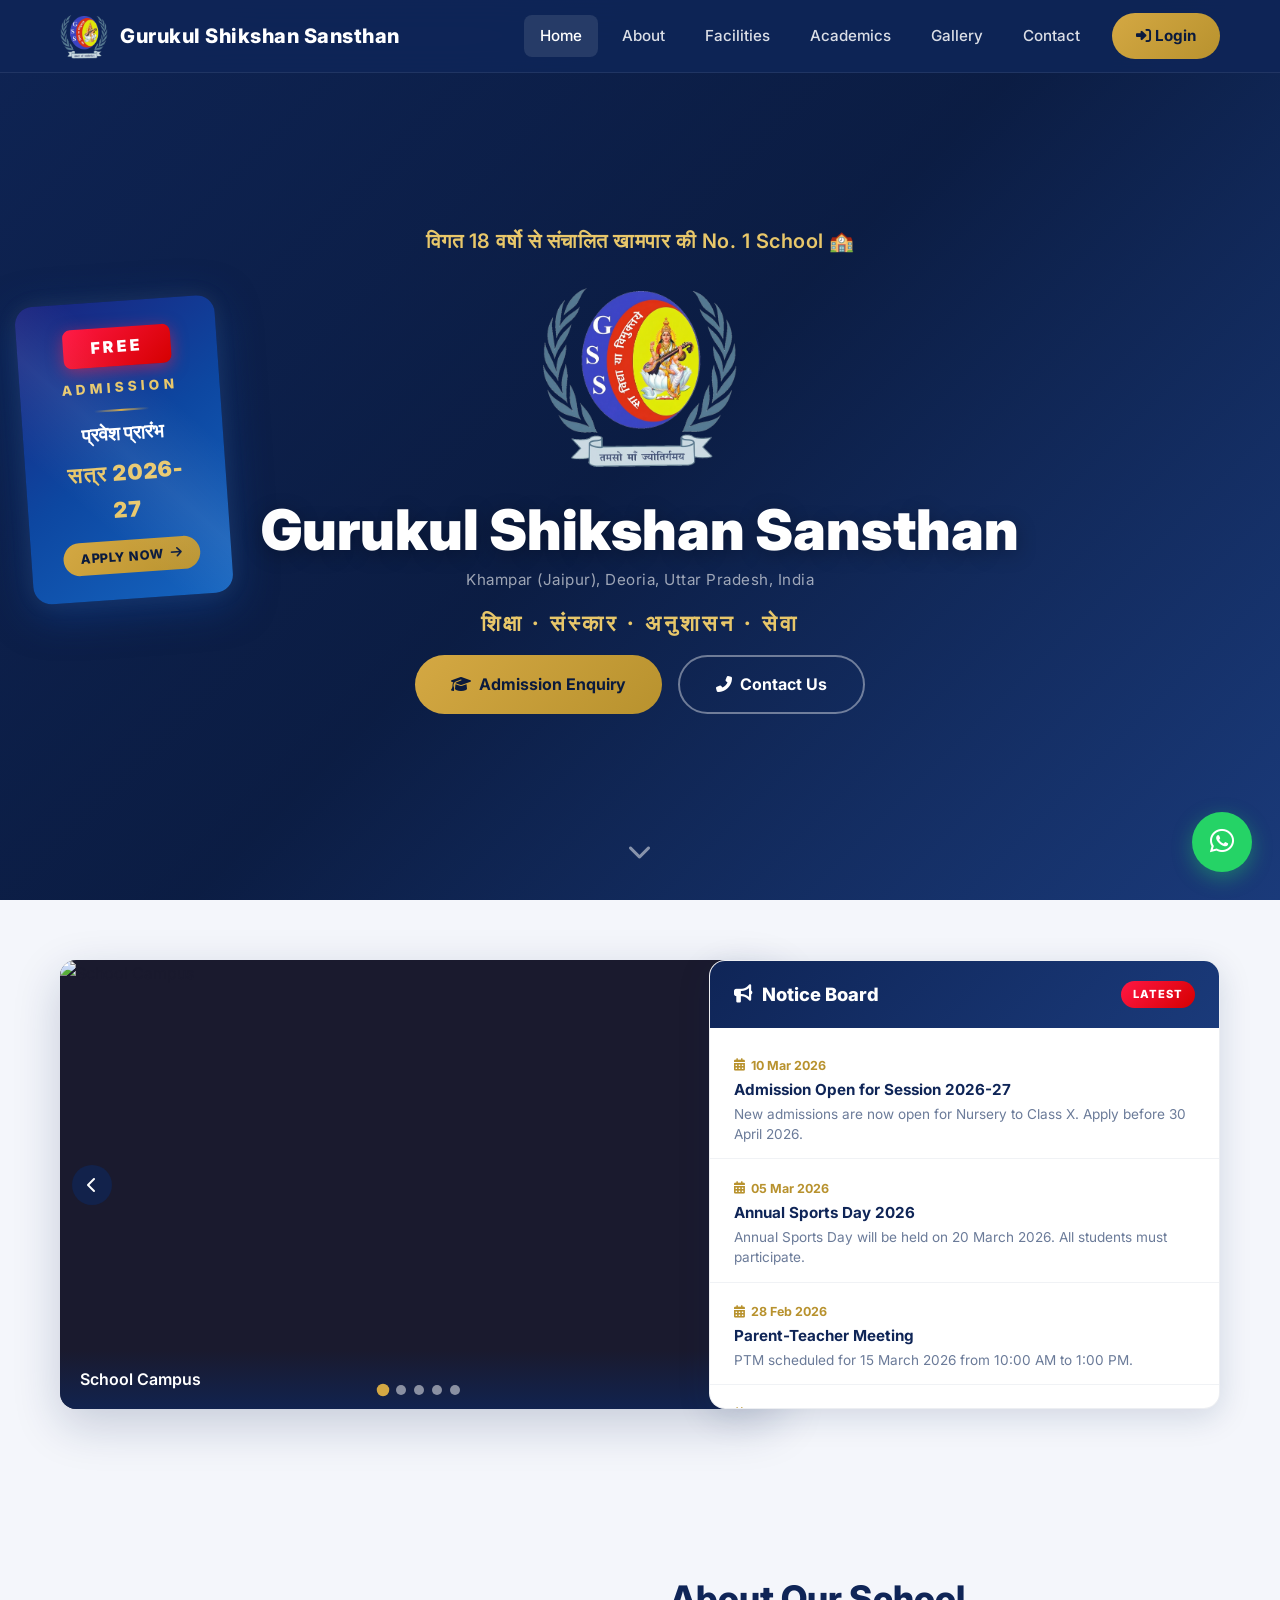
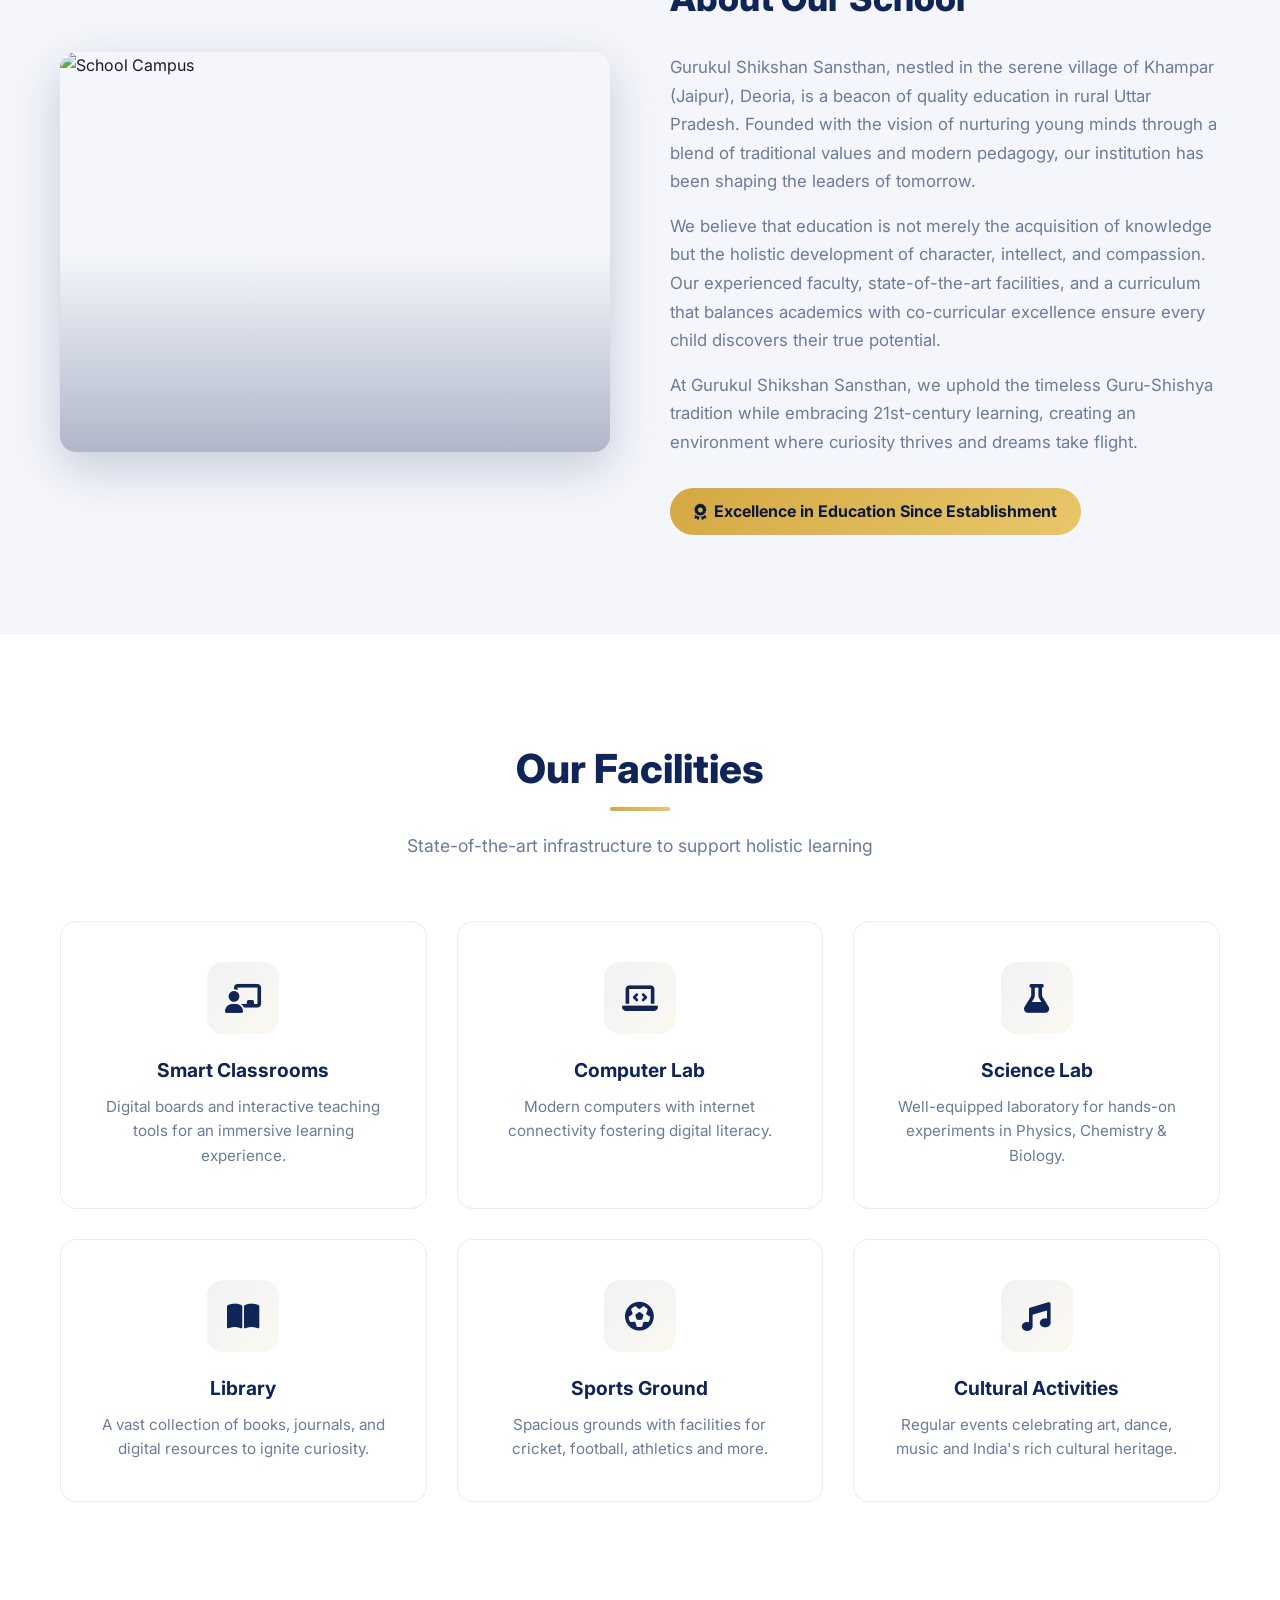
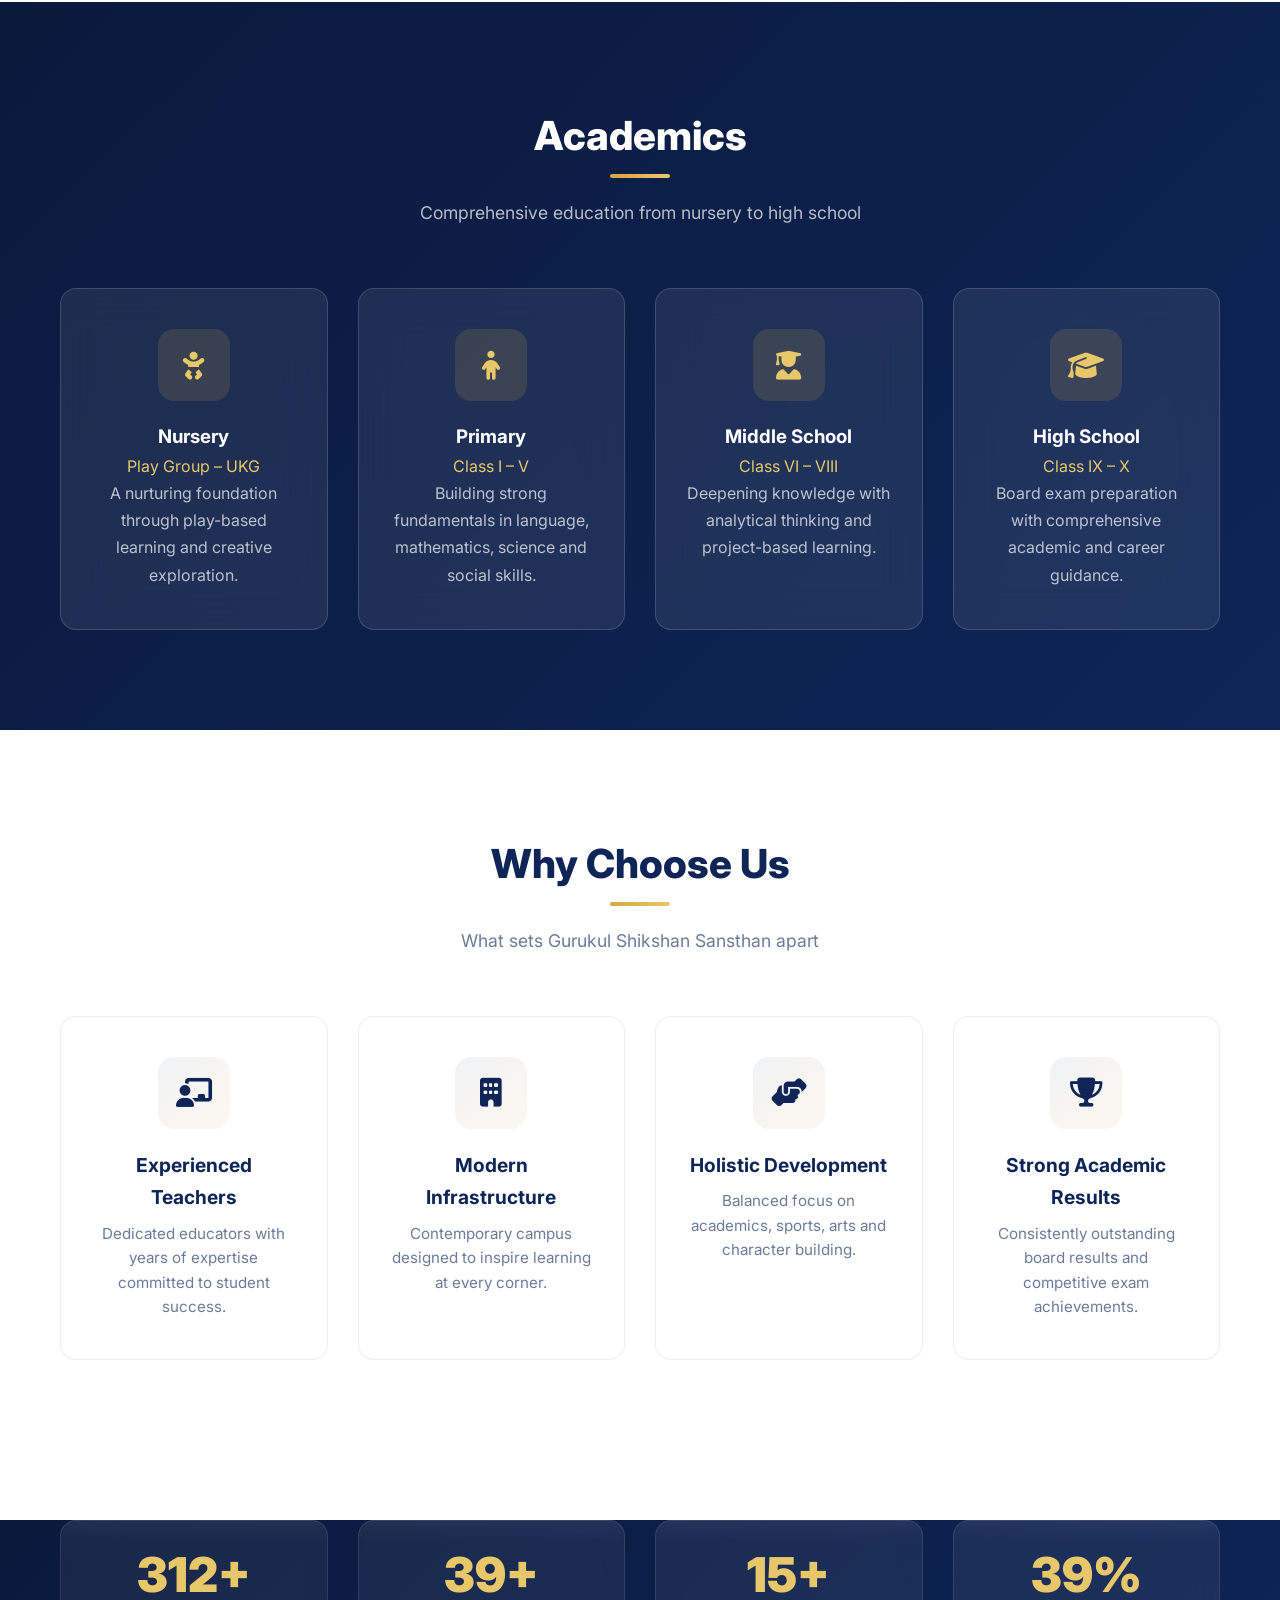
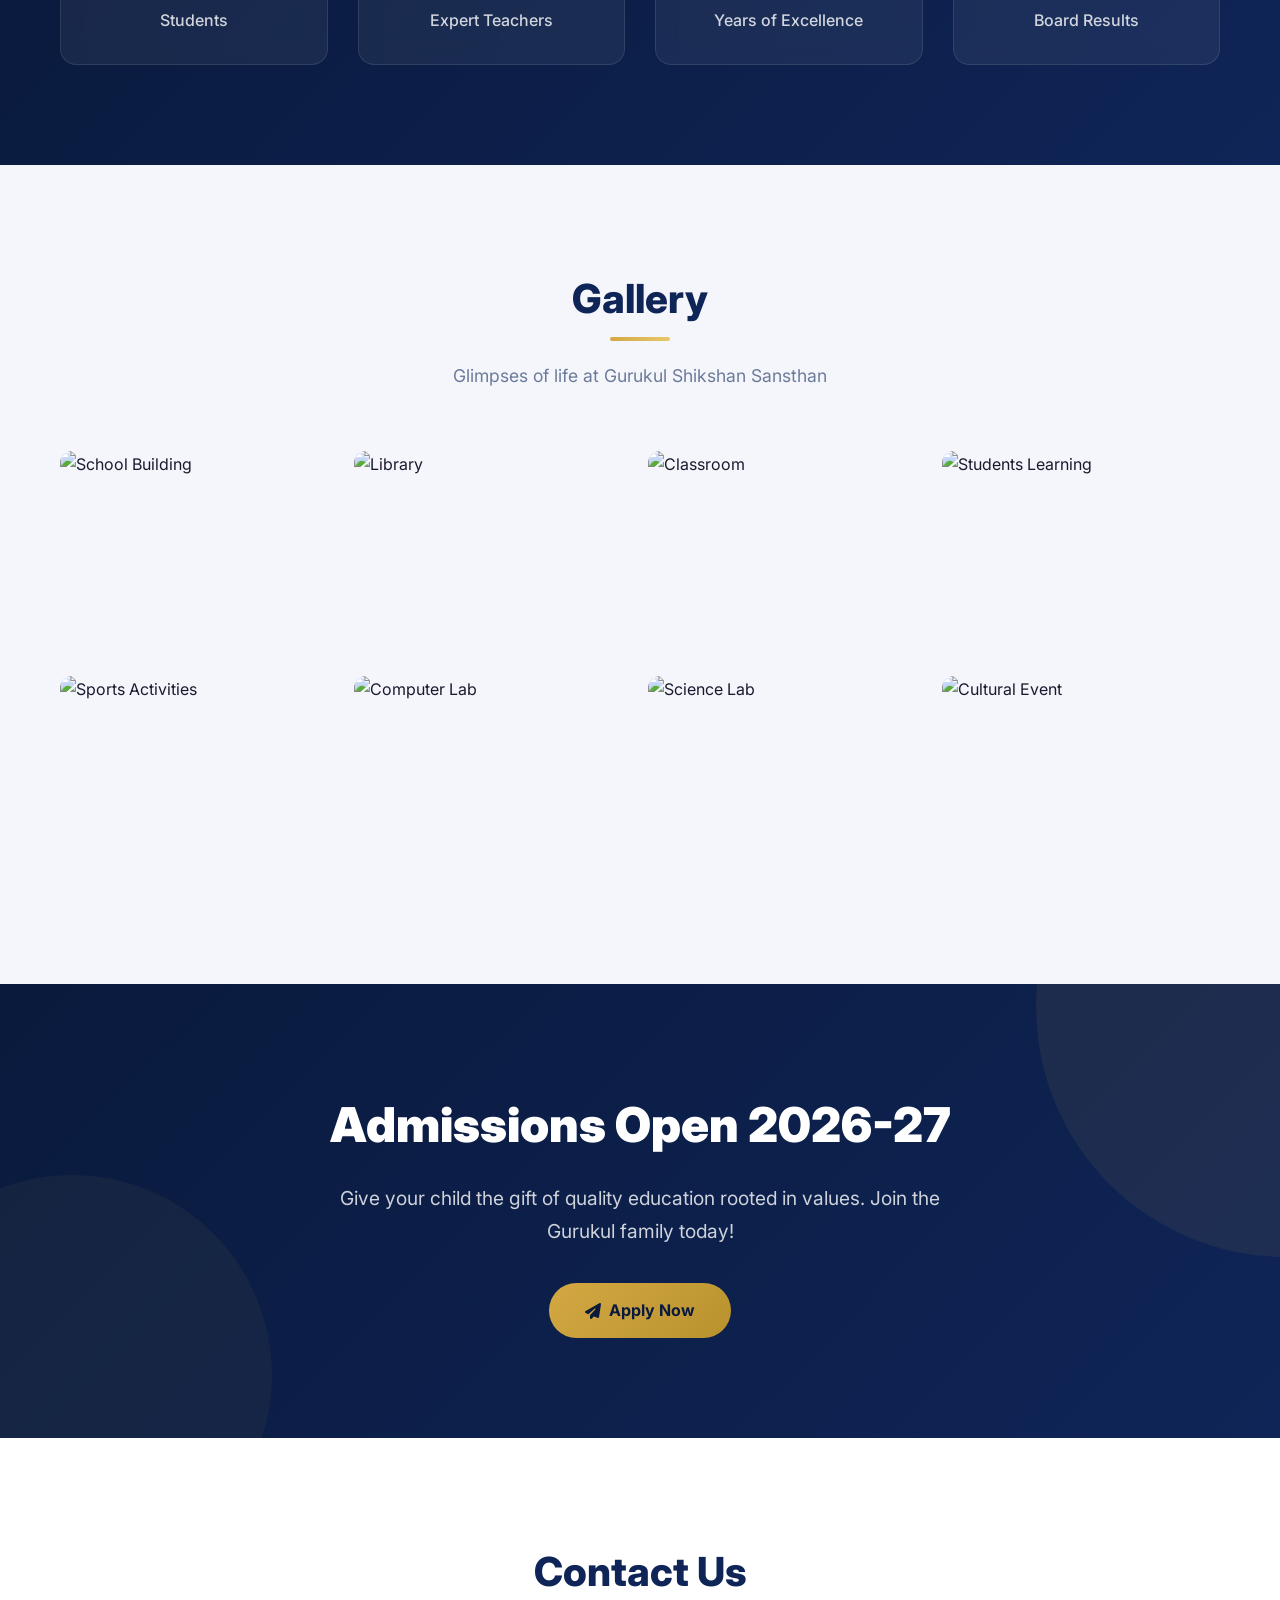
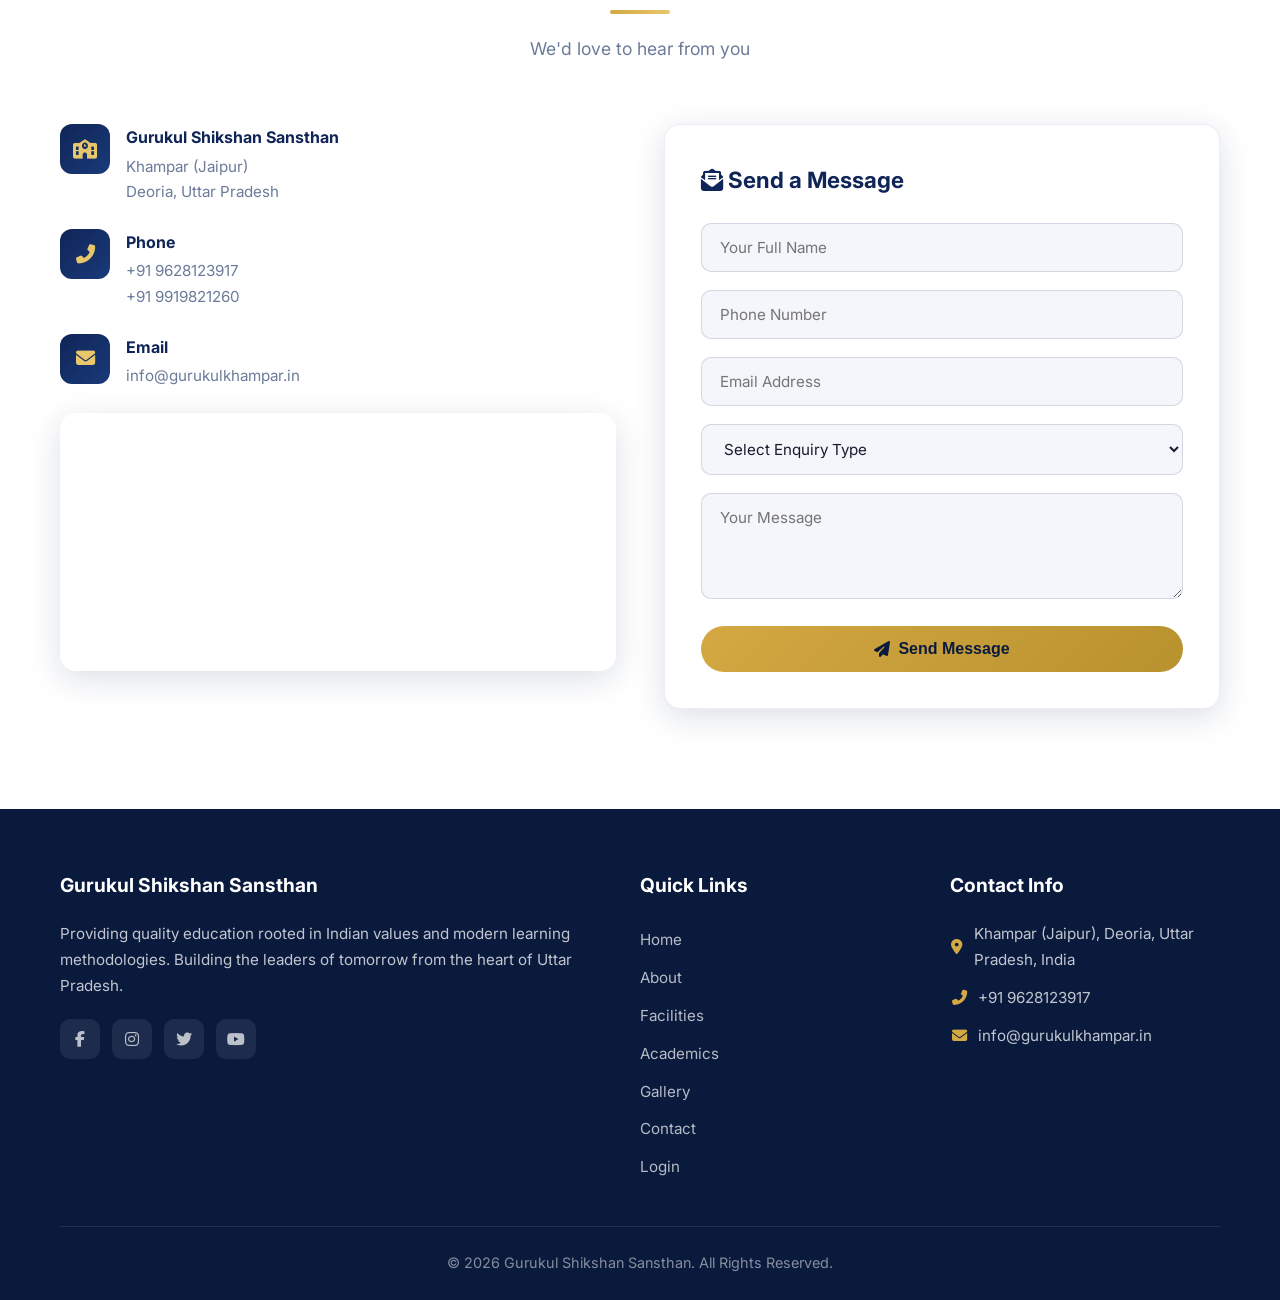
==== commit 2cd1d309: "Add image slider and notice board section below hero" ====
--- a/index.html
+++ b/index.html
@@ -95,6 +95,40 @@
 
     <div class="hero-scroll-indicator">
       <a href="#about"><i class="fas fa-chevron-down"></i></a>
+    </div>
+  </section>
+
+  <!-- ╔══════════════════════════════════════════════════════════╗
+       ║  SLIDER + NOTICE BOARD                                  ║
+       ╚══════════════════════════════════════════════════════════╝ -->
+  <section class="section-padding slider-notice-section" id="slider-notice">
+    <div class="container">
+      <div class="slider-notice-grid">
+        <!-- Left: Image Slider -->
+        <div class="image-slider reveal" id="image-slider">
+          <div class="slider-wrapper" id="slider-wrapper">
+            <!-- Slides rendered from config -->
+          </div>
+          <button class="slider-btn slider-prev" id="slider-prev" aria-label="Previous slide">
+            <i class="fas fa-chevron-left"></i>
+          </button>
+          <button class="slider-btn slider-next" id="slider-next" aria-label="Next slide">
+            <i class="fas fa-chevron-right"></i>
+          </button>
+          <div class="slider-dots" id="slider-dots"></div>
+        </div>
+
+        <!-- Right: Notice Board -->
+        <div class="notice-board reveal" id="notice-board">
+          <div class="notice-board-header">
+            <h3><i class="fas fa-bullhorn"></i> Notice Board</h3>
+            <span class="notice-badge">Latest</span>
+          </div>
+          <div class="notice-list" id="notice-list">
+            <!-- Rendered from config -->
+          </div>
+        </div>
+      </div>
     </div>
   </section>
 
--- a/css/style.css
+++ b/css/style.css
@@ -1088,12 +1088,186 @@
 }
 @keyframes spin { to { transform: rotate(360deg); } }
 
+/* ── Slider + Notice Board Section ──────────────────────────── */
+.slider-notice-section {
+  background: var(--light);
+  padding-top: 60px;
+  padding-bottom: 60px;
+}
+.slider-notice-grid {
+  display: grid;
+  grid-template-columns: 1.2fr 1fr;
+  gap: 36px;
+  align-items: stretch;
+}
+
+/* Image Slider */
+.image-slider {
+  position: relative;
+  border-radius: var(--radius);
+  overflow: hidden;
+  box-shadow: var(--shadow-lg);
+  background: var(--dark);
+  aspect-ratio: 16 / 10;
+}
+.slider-wrapper {
+  display: flex;
+  width: 100%;
+  height: 100%;
+  transition: transform 0.5s cubic-bezier(0.4, 0, 0.2, 1);
+}
+.slider-slide {
+  min-width: 100%;
+  height: 100%;
+  position: relative;
+}
+.slider-slide img {
+  width: 100%;
+  height: 100%;
+  object-fit: cover;
+}
+.slider-slide .slider-caption {
+  position: absolute;
+  bottom: 0;
+  left: 0;
+  right: 0;
+  padding: 16px 20px;
+  background: linear-gradient(to top, rgba(15, 37, 87, 0.8), transparent);
+  color: var(--white);
+  font-weight: 600;
+  font-size: 1rem;
+}
+.slider-btn {
+  position: absolute;
+  top: 50%;
+  transform: translateY(-50%);
+  z-index: 3;
+  width: 40px;
+  height: 40px;
+  border-radius: 50%;
+  border: none;
+  background: rgba(15, 37, 87, 0.7);
+  color: var(--white);
+  font-size: 1rem;
+  cursor: pointer;
+  transition: var(--transition);
+  display: flex;
+  align-items: center;
+  justify-content: center;
+}
+.slider-btn:hover {
+  background: var(--gold);
+  color: var(--primary-dark);
+}
+.slider-prev { left: 12px; }
+.slider-next { right: 12px; }
+.slider-dots {
+  position: absolute;
+  bottom: 14px;
+  left: 50%;
+  transform: translateX(-50%);
+  display: flex;
+  gap: 8px;
+  z-index: 3;
+}
+.slider-dot {
+  width: 10px;
+  height: 10px;
+  border-radius: 50%;
+  background: rgba(255, 255, 255, 0.5);
+  border: none;
+  cursor: pointer;
+  transition: var(--transition);
+}
+.slider-dot.active {
+  background: var(--gold);
+  transform: scale(1.25);
+}
+
+/* Notice Board */
+.notice-board {
+  background: var(--white);
+  border-radius: var(--radius);
+  box-shadow: var(--shadow);
+  display: flex;
+  flex-direction: column;
+  overflow: hidden;
+  border: 1px solid rgba(15, 37, 87, 0.08);
+}
+.notice-board-header {
+  display: flex;
+  align-items: center;
+  justify-content: space-between;
+  padding: 18px 24px;
+  background: linear-gradient(135deg, var(--primary), var(--primary-light));
+  color: var(--white);
+}
+.notice-board-header h3 {
+  font-size: 1.15rem;
+  font-weight: 800;
+  display: flex;
+  align-items: center;
+  gap: 10px;
+}
+.notice-badge {
+  background: linear-gradient(135deg, #ff1744, #d50000);
+  color: #fff;
+  font-size: 0.7rem;
+  font-weight: 800;
+  padding: 4px 12px;
+  border-radius: 20px;
+  letter-spacing: 1px;
+  text-transform: uppercase;
+  animation: free-glow 2s ease-in-out infinite;
+}
+.notice-list {
+  flex: 1;
+  overflow-y: auto;
+  padding: 8px 0;
+  max-height: 380px;
+}
+.notice-item {
+  padding: 14px 24px;
+  border-bottom: 1px solid rgba(15, 37, 87, 0.06);
+  transition: var(--transition);
+  cursor: default;
+}
+.notice-item:last-child { border-bottom: none; }
+.notice-item:hover {
+  background: rgba(15, 37, 87, 0.03);
+}
+.notice-date {
+  display: inline-flex;
+  align-items: center;
+  gap: 6px;
+  font-size: 0.78rem;
+  color: var(--gold-dark);
+  font-weight: 700;
+  margin-bottom: 4px;
+}
+.notice-item h4 {
+  font-size: 0.95rem;
+  color: var(--primary);
+  font-weight: 700;
+  margin-bottom: 3px;
+  line-height: 1.35;
+}
+.notice-item p {
+  font-size: 0.85rem;
+  color: var(--gray);
+  line-height: 1.5;
+}
+.notice-list::-webkit-scrollbar { width: 5px; }
+.notice-list::-webkit-scrollbar-track { background: var(--light); }
+.notice-list::-webkit-scrollbar-thumb { background: var(--gold); border-radius: 4px; }
+
 /* ── Responsive ─────────────────────────────────────────────── */
 @media (max-width: 1024px) {
   .cards-grid { grid-template-columns: repeat(2, 1fr); }
   .cards-grid-4 { grid-template-columns: repeat(2, 1fr); }
   .gallery-grid { grid-template-columns: repeat(3, 1fr); }
   .counters { grid-template-columns: repeat(2, 1fr); }
+  .slider-notice-grid { grid-template-columns: 1fr 1fr; gap: 24px; }
 }
 
 @media (max-width: 768px) {
@@ -1130,6 +1304,8 @@
   .counters { grid-template-columns: repeat(2, 1fr); }
 
   .contact-grid { grid-template-columns: 1fr; }
+  .slider-notice-grid { grid-template-columns: 1fr; }
+  .notice-list { max-height: 300px; }
 
   .footer-grid { grid-template-columns: 1fr; }
 
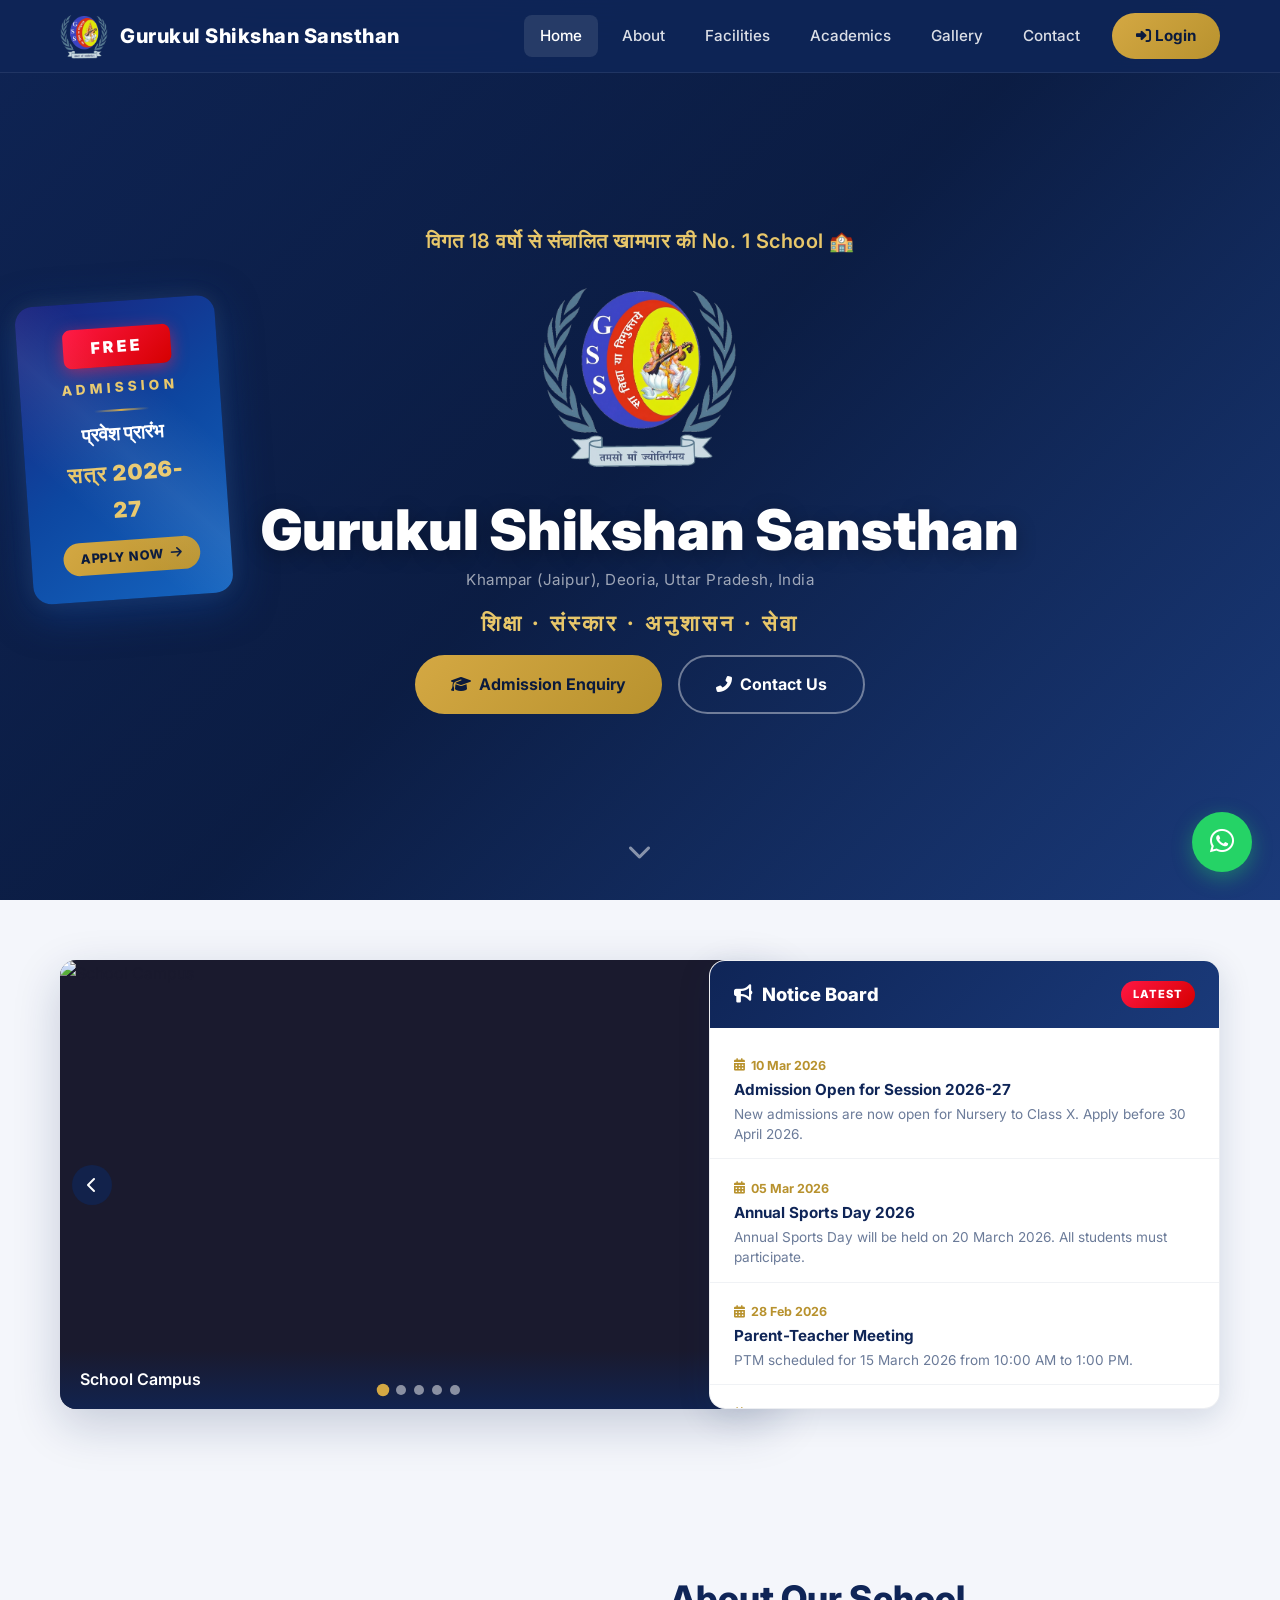
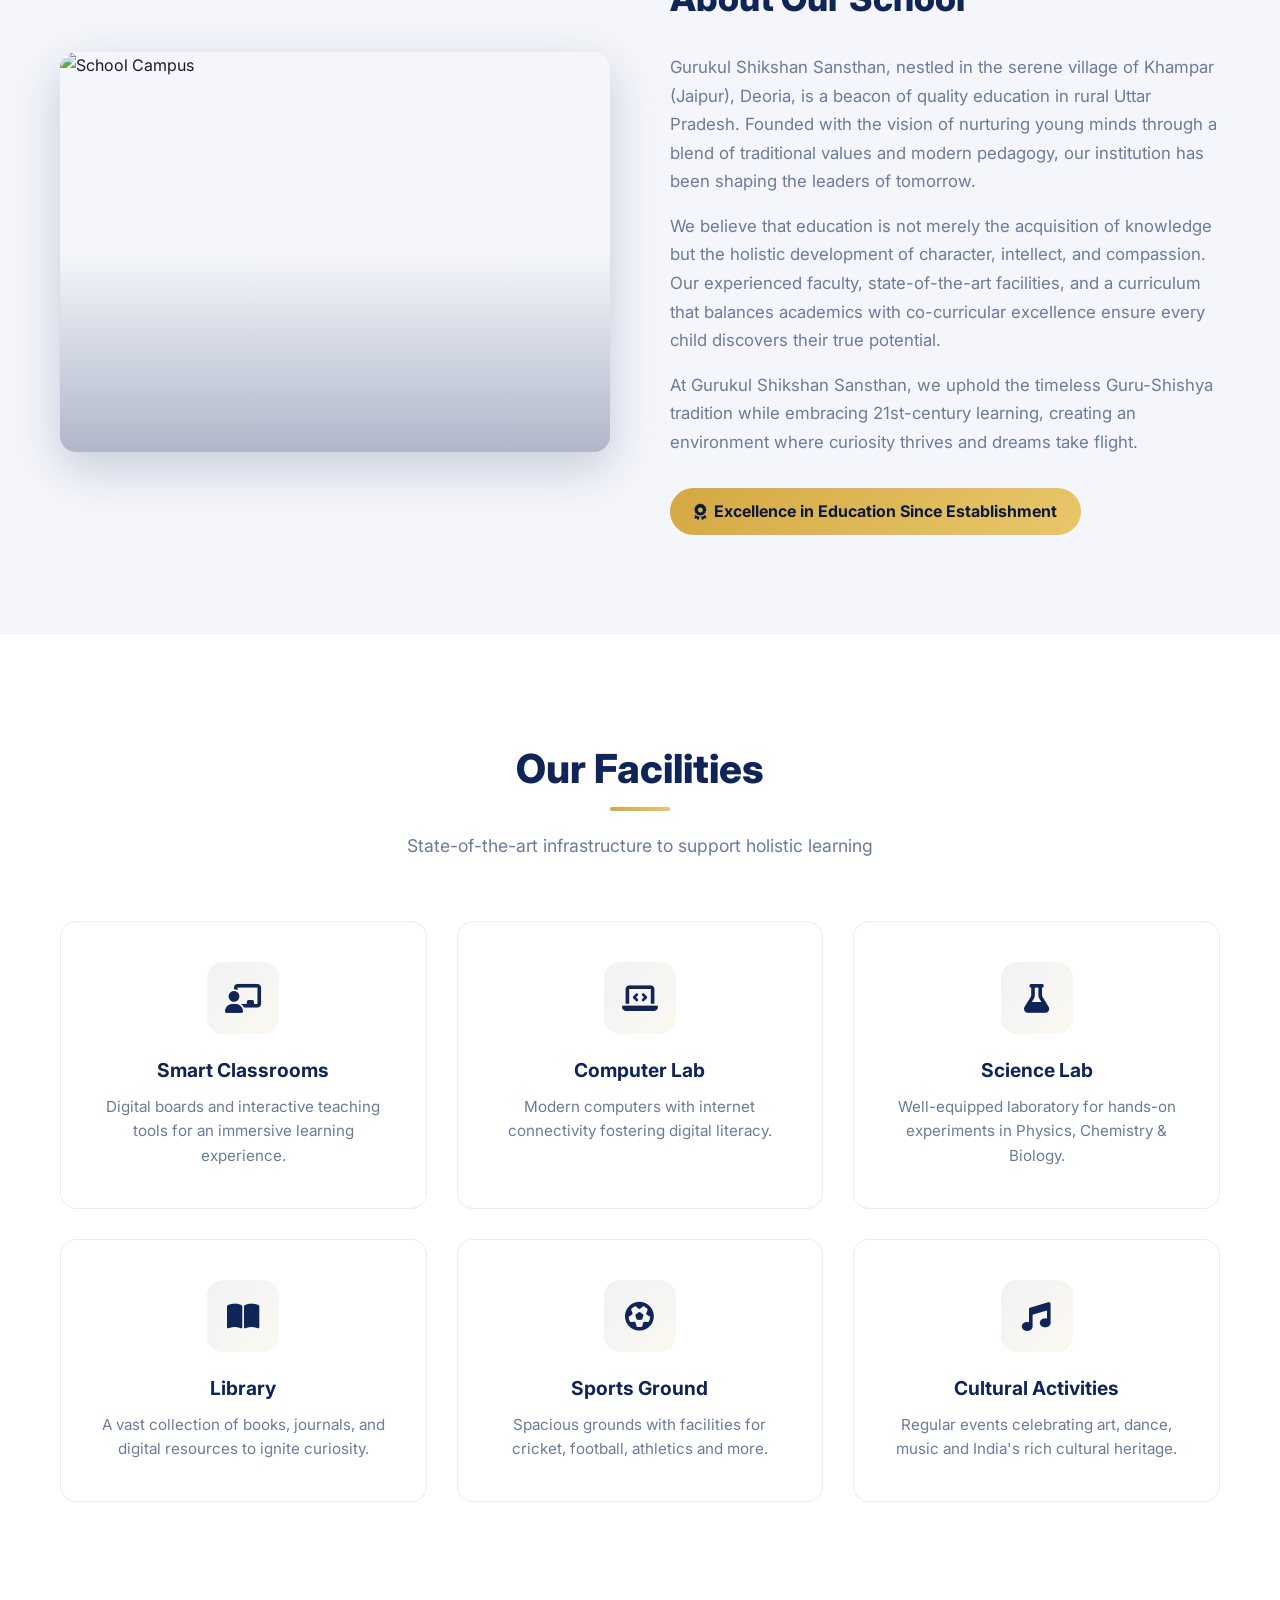
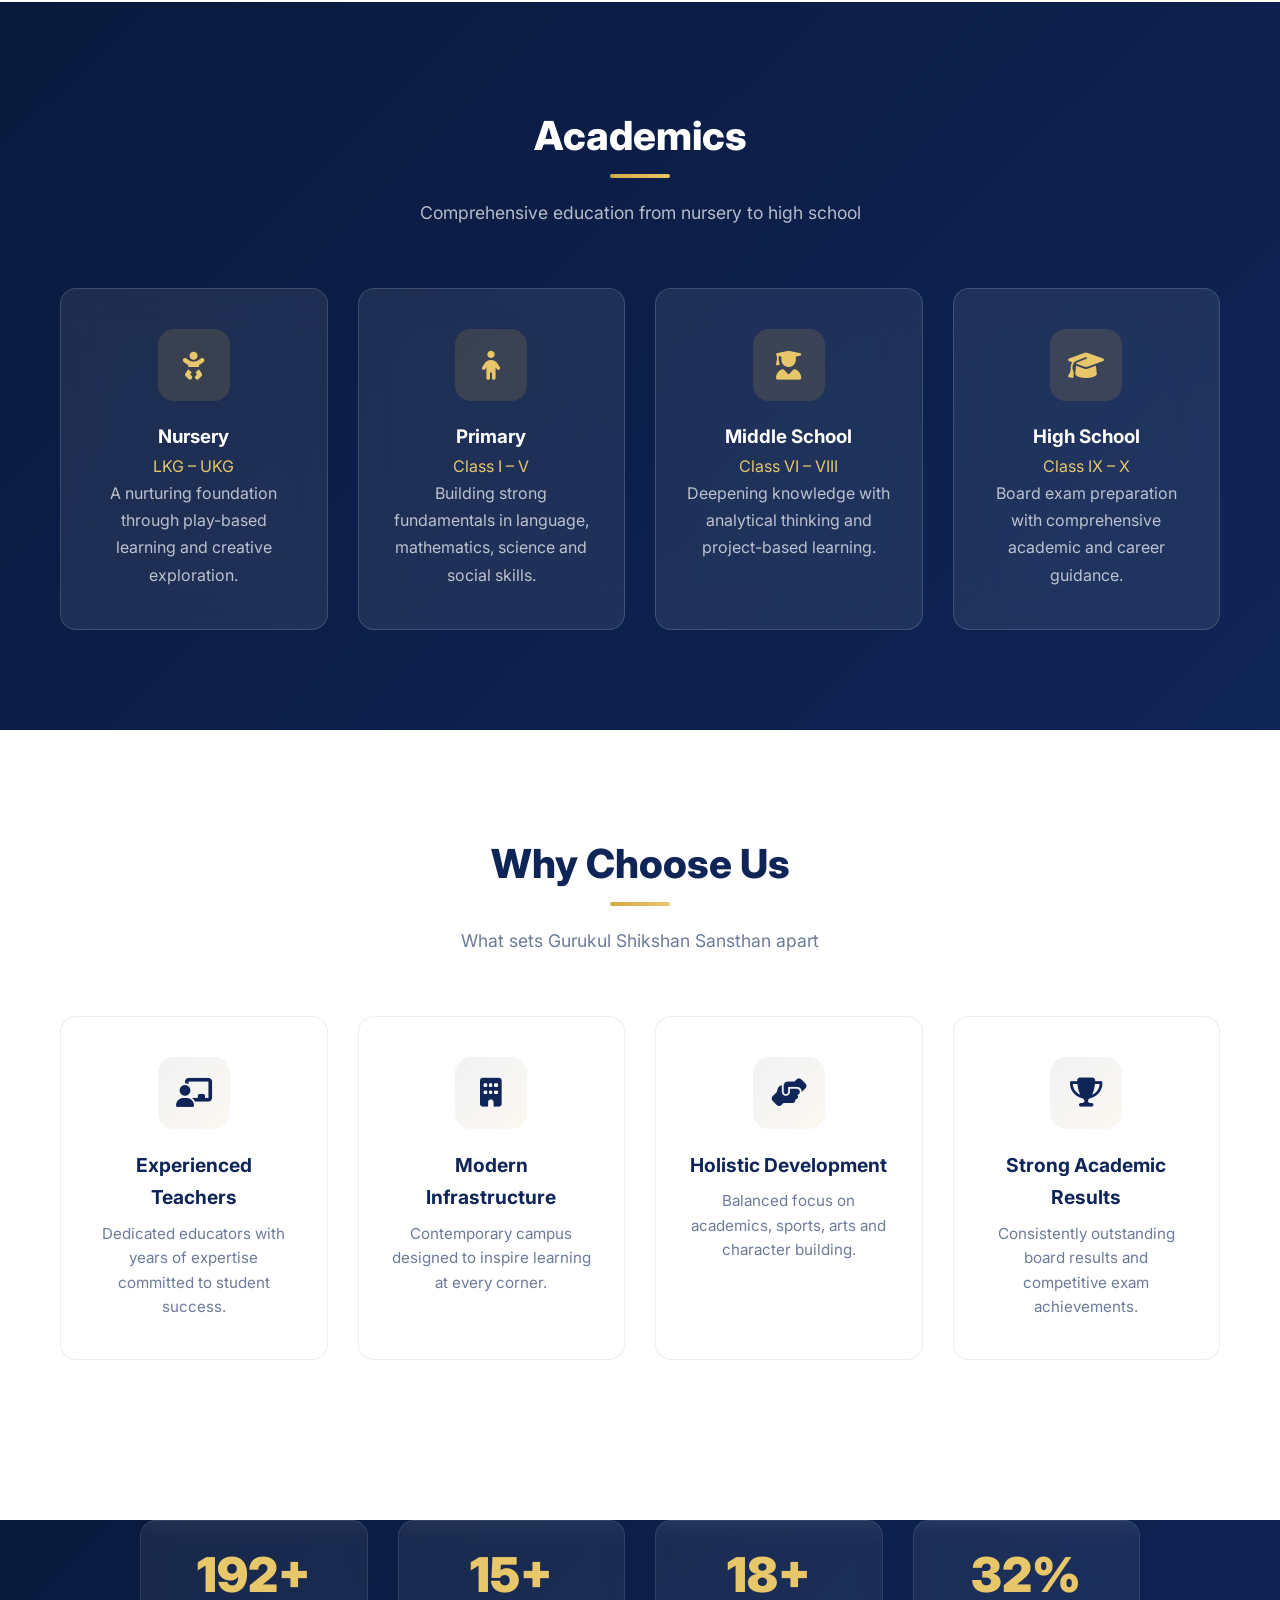
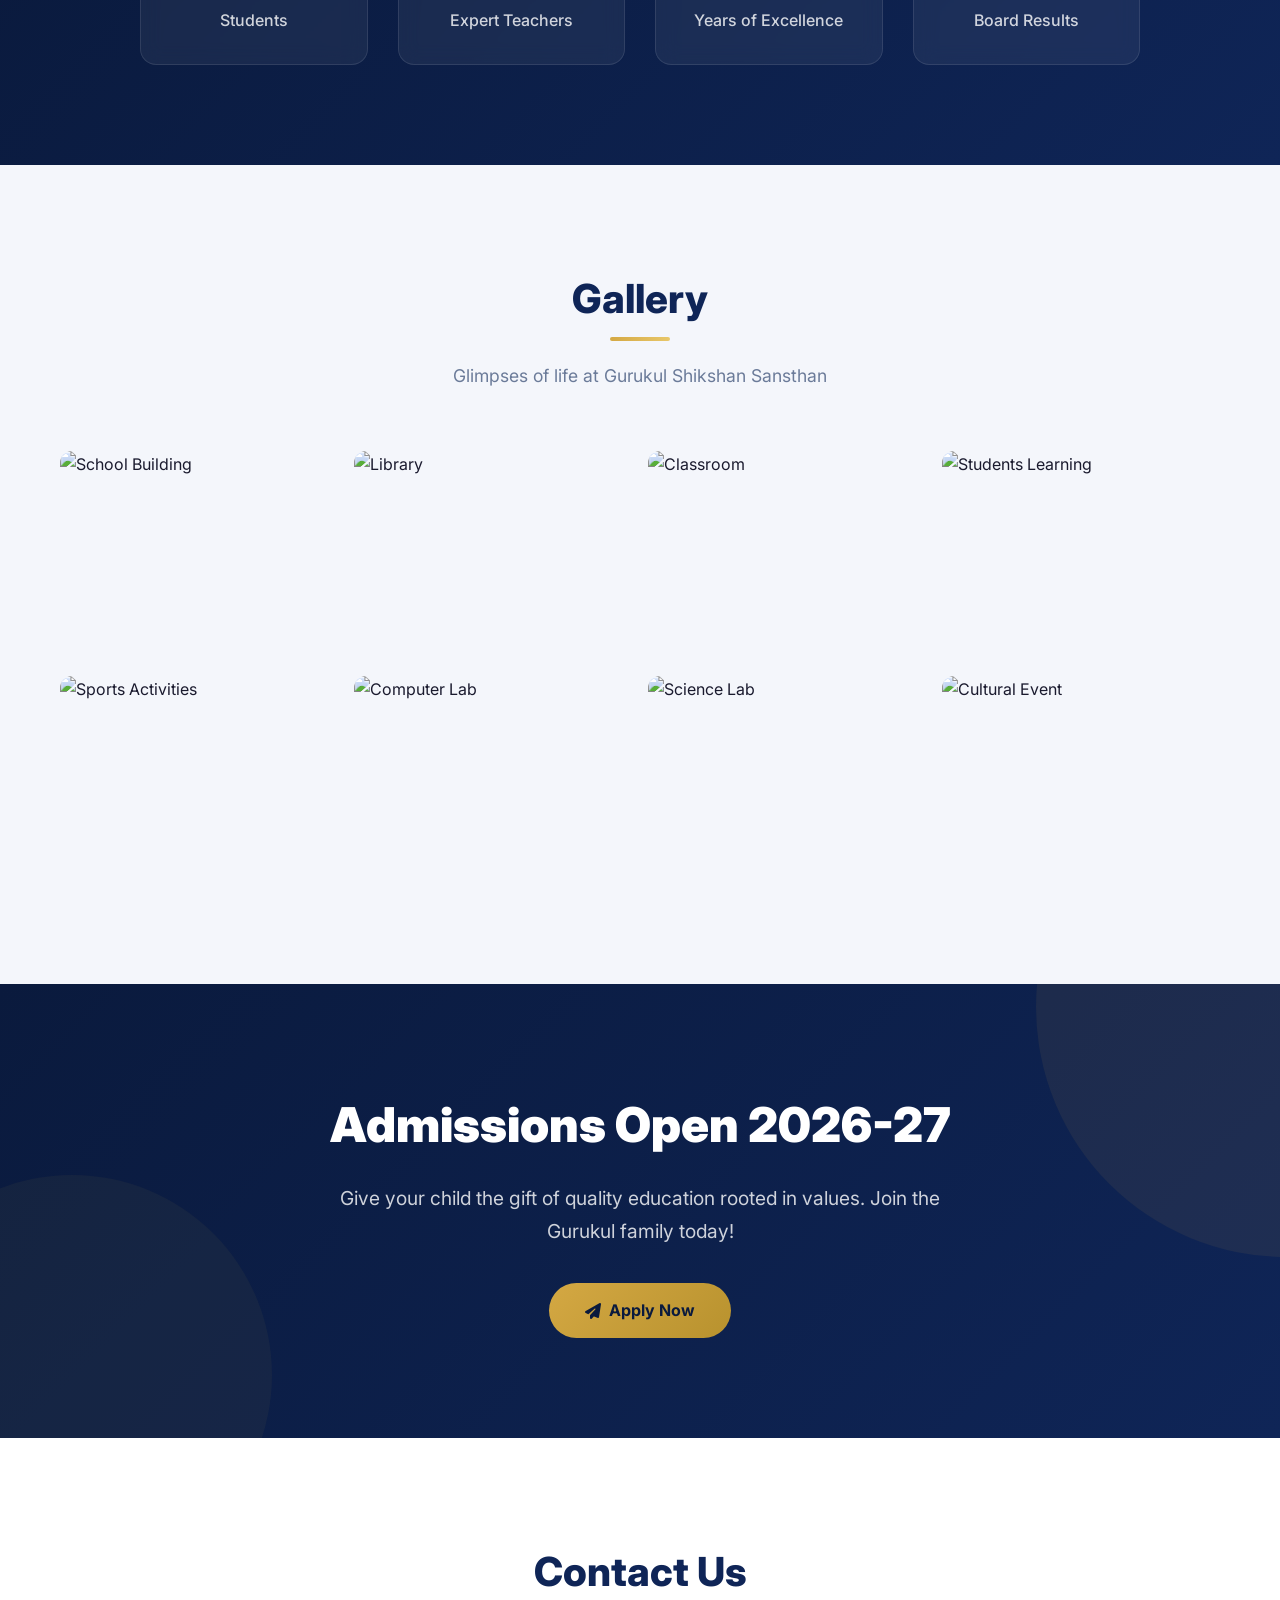
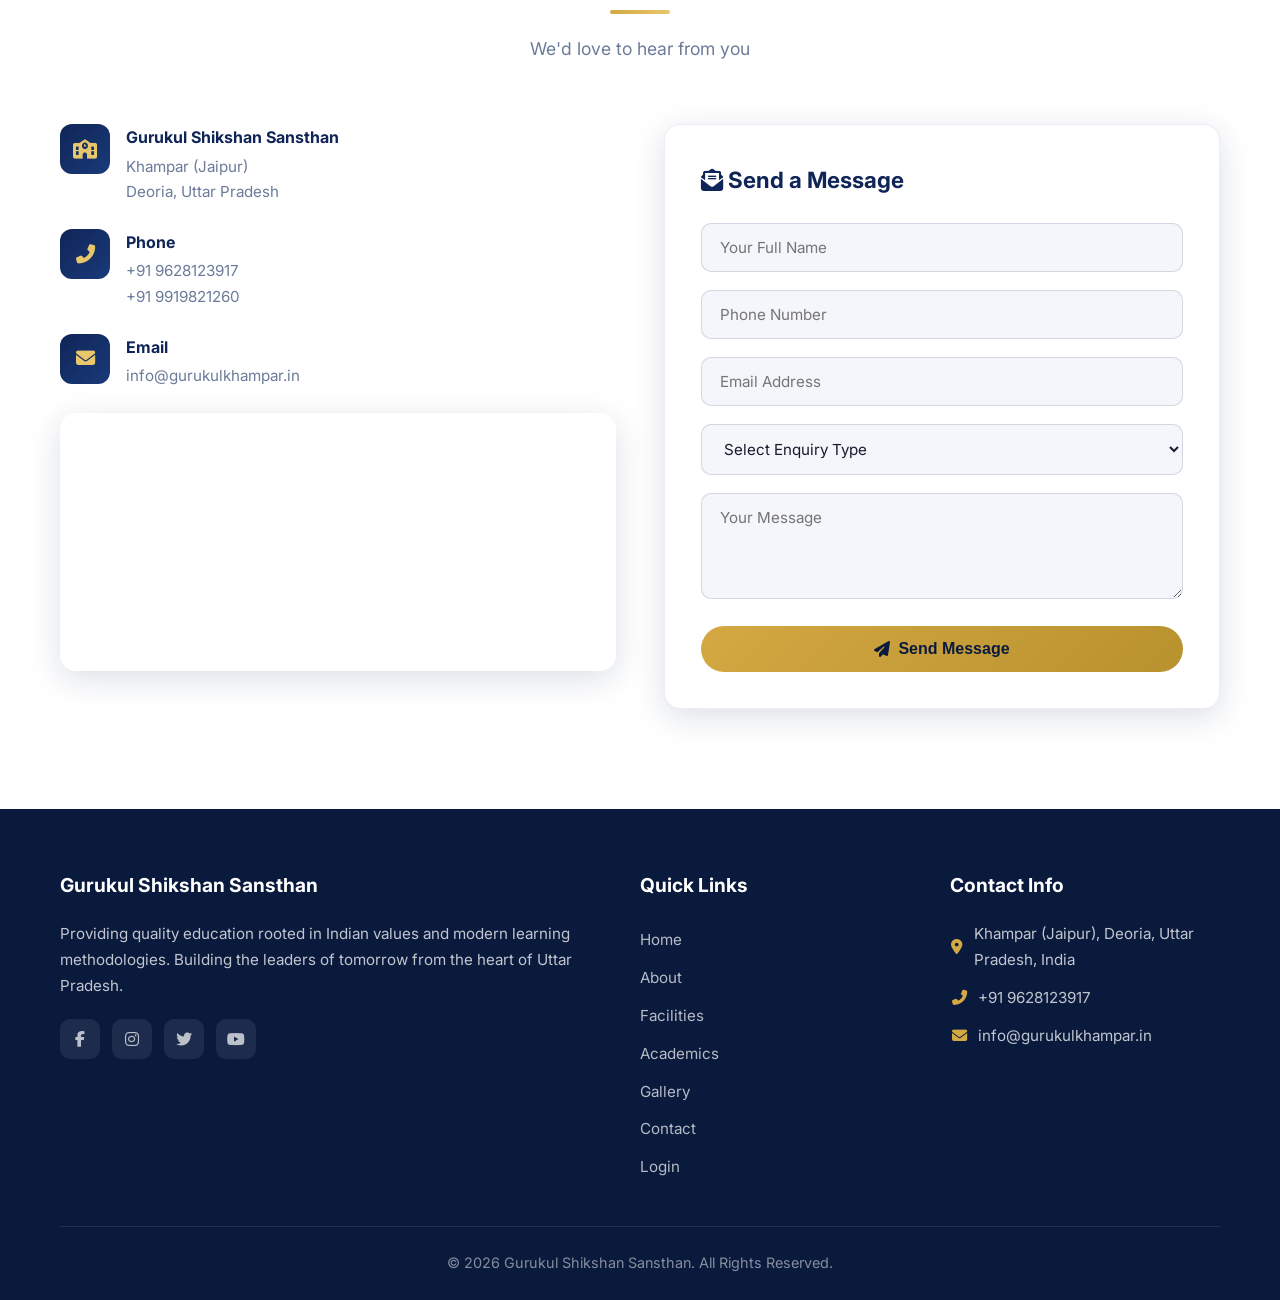
==== commit c0f4fc5b: "Update index.html" ====
--- a/index.html
+++ b/index.html
@@ -3,7 +3,7 @@
 <head>
   <meta charset="UTF-8" />
   <meta name="viewport" content="width=device-width, initial-scale=1.0" />
-  <meta name="description" content="Gurukul Shikshan Sansthan — Quality education rooted in values, located in Khampar (Jaipur), Deoria, Uttar Pradesh." />
+  <meta name="description" content="Gurukul Shikshan Sansthan Khampar (Jaipur), Deoria (UP)" />
   <meta name="theme-color" content="#0f2557" />
   <title>Gurukul Shikshan Sansthan — Shaping Knowledge, Character &amp; Future</title>
 
@@ -85,7 +85,7 @@
       <div class="hero-badge-pill" data-cfg="heroBadge">विगत 18 वर्षो से संचालित खामपार की No. 1 School 🏫</div>
       <img data-cfg="logo" class="hero-logo" src="logo.png" alt="School Logo" />
       <h1 data-cfg="name">Gurukul Shikshan Sansthan</h1>
-      <p class="hero-address" data-cfg="address">Khampar (Jaipur), Deoria, Uttar Pradesh, India</p>
+      <p class="hero-address" data-cfg="address">Khampar (Jaipur), Deoria (U.P.)</p>
       <p class="tagline" data-cfg="tagline">Shaping Knowledge, Character &amp; Future</p>
       <div class="hero-buttons">
         <a href="#admissions" class="btn btn-primary"><i class="fas fa-graduation-cap"></i> Admission Enquiry</a>
@@ -259,8 +259,8 @@
                 <h4 data-cfg="name">Gurukul Shikshan Sansthan</h4>
                 <p>
                   <span data-cfg="addressLine1">Khampar (Jaipur)</span><br />
-                  <span data-cfg="addressLine2">Deoria, Uttar Pradesh</span><br />
-                  <span data-cfg="addressLine3">India</span>
+                  <span data-cfg="addressLine2">Deoria (U.P.)</span><br />
+                  <span data-cfg="addressLine3"></span>
                 </p>
               </div>
             </div>
--- a/css/style.css
+++ b/css/style.css
@@ -108,6 +108,9 @@
   font-weight: 800;
   color: var(--white);
   letter-spacing: 0.5px;
+  white-space: nowrap;
+  overflow: hidden;
+  text-overflow: ellipsis;
 }
 .nav-links {
   display: flex;
@@ -667,10 +670,15 @@
   grid-template-columns: repeat(4, 1fr);
   gap: 30px;
   margin-top: 60px;
+  justify-items: center;
+  max-width: 1000px;
+  margin-left: auto;
+  margin-right: auto;
 }
 .counter-item {
   text-align: center;
   padding: 30px;
+  width: 100%;
   background: rgba(255, 255, 255, 0.06);
   backdrop-filter: blur(10px);
   border: 1px solid rgba(255, 255, 255, 0.1);
@@ -1266,12 +1274,15 @@
   .cards-grid { grid-template-columns: repeat(2, 1fr); }
   .cards-grid-4 { grid-template-columns: repeat(2, 1fr); }
   .gallery-grid { grid-template-columns: repeat(3, 1fr); }
-  .counters { grid-template-columns: repeat(2, 1fr); }
+  .counters { grid-template-columns: repeat(2, 1fr); max-width: 600px; }
   .slider-notice-grid { grid-template-columns: 1fr 1fr; gap: 24px; }
 }
 
 @media (max-width: 768px) {
   .menu-toggle { display: flex; }
+  .nav-brand span { font-size: 0.9rem; }
+  .nav-brand img { height: 36px; width: 36px; }
+  .nav-brand { gap: 8px; }
   .nav-links {
     position: fixed;
     top: 0; right: -100%;
@@ -1301,7 +1312,10 @@
   .cards-grid { grid-template-columns: 1fr; }
   .cards-grid-4 { grid-template-columns: 1fr; }
   .gallery-grid { grid-template-columns: repeat(2, 1fr); }
-  .counters { grid-template-columns: repeat(2, 1fr); }
+  .counters { grid-template-columns: repeat(2, 1fr); max-width: 320px; gap: 12px; margin-top: 40px; }
+  .counter-item { padding: 16px 10px; }
+  .counter-number { font-size: 2rem; }
+  .counter-label { font-size: 0.8rem; }
 
   .contact-grid { grid-template-columns: 1fr; }
   .slider-notice-grid { grid-template-columns: 1fr; }
